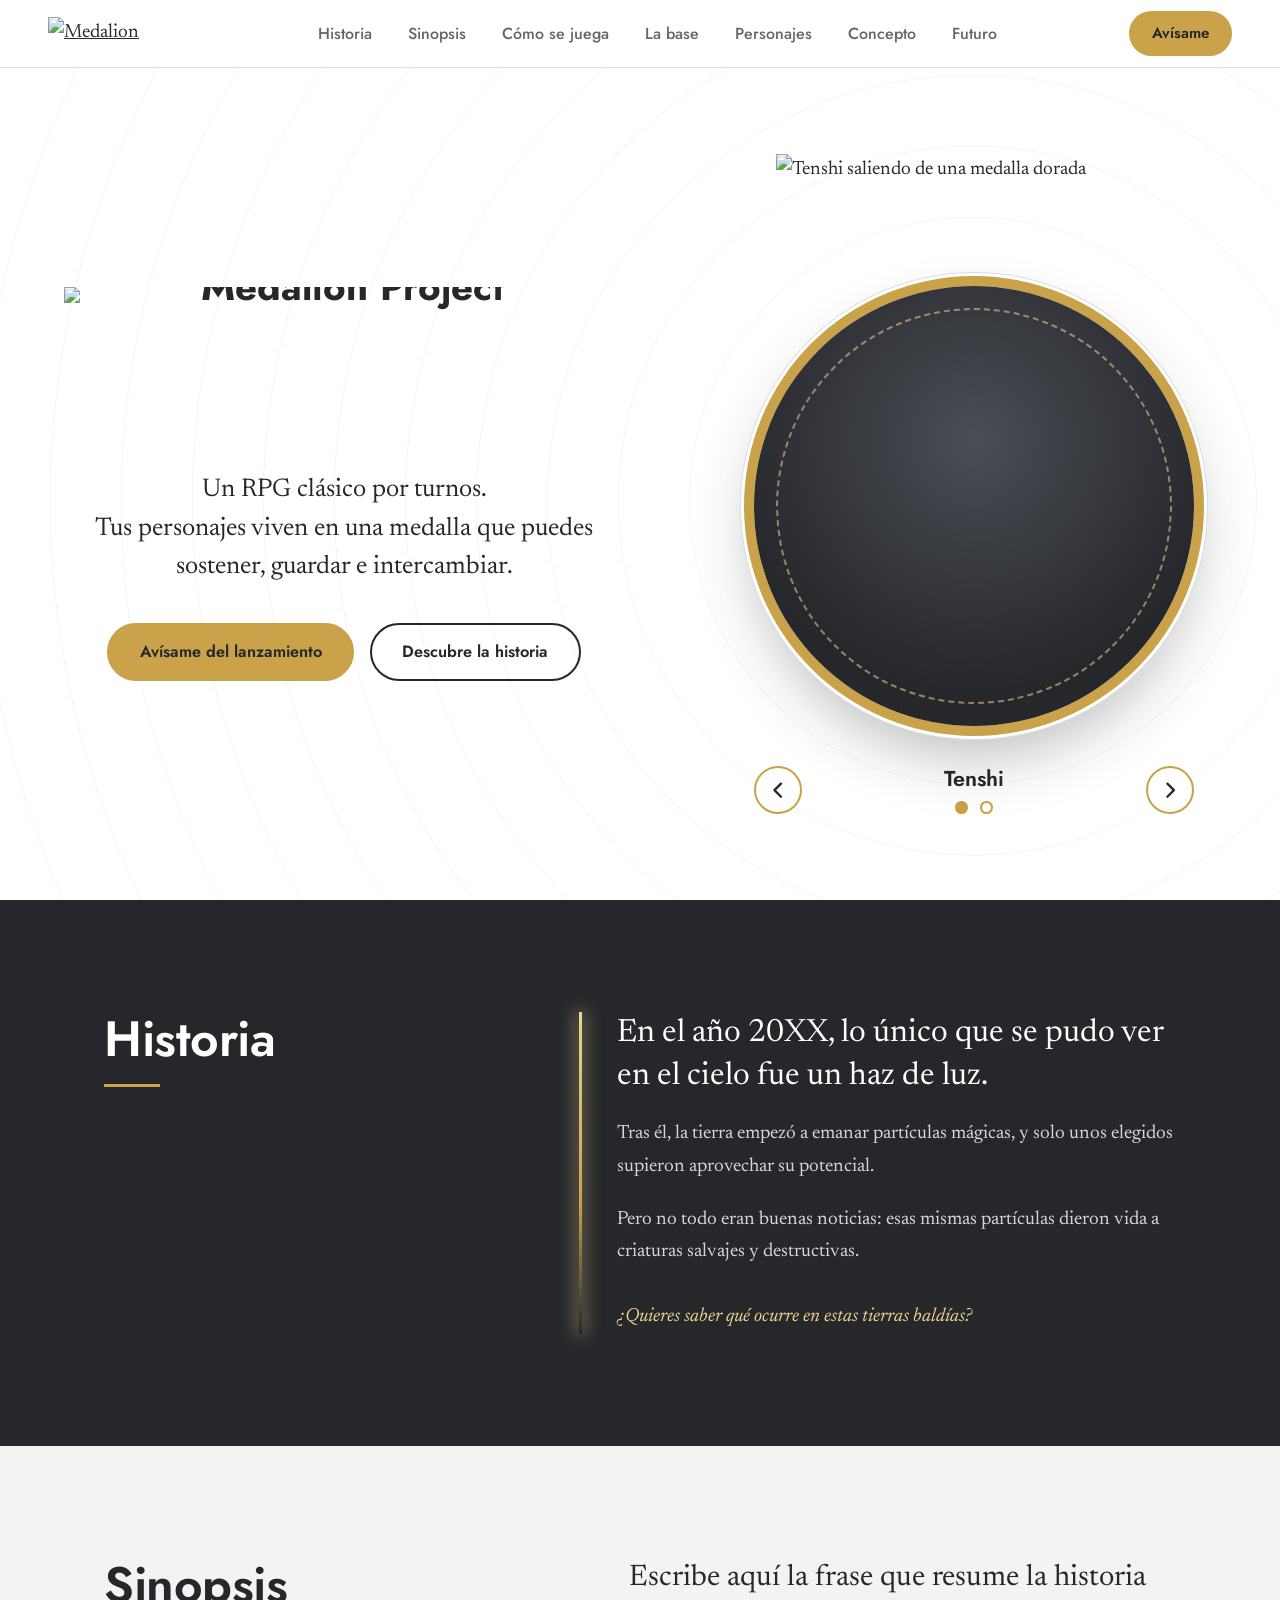
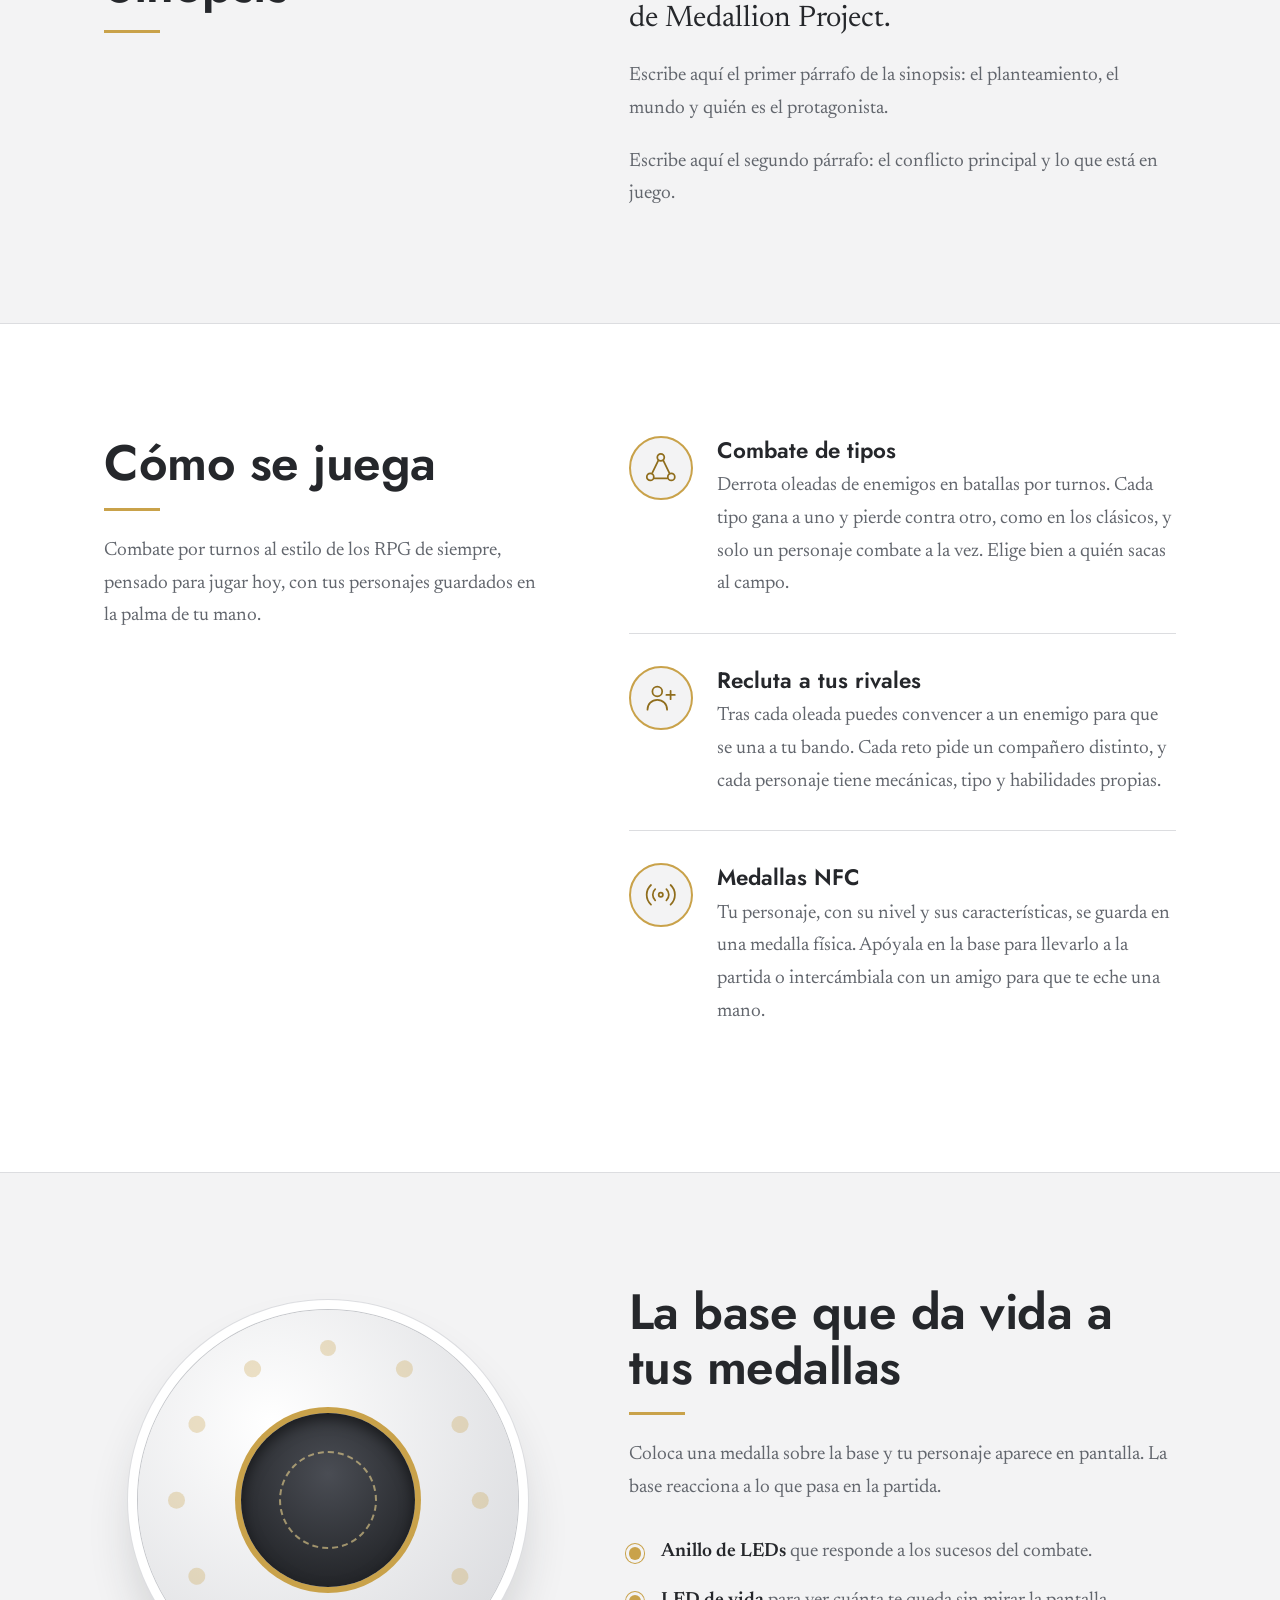
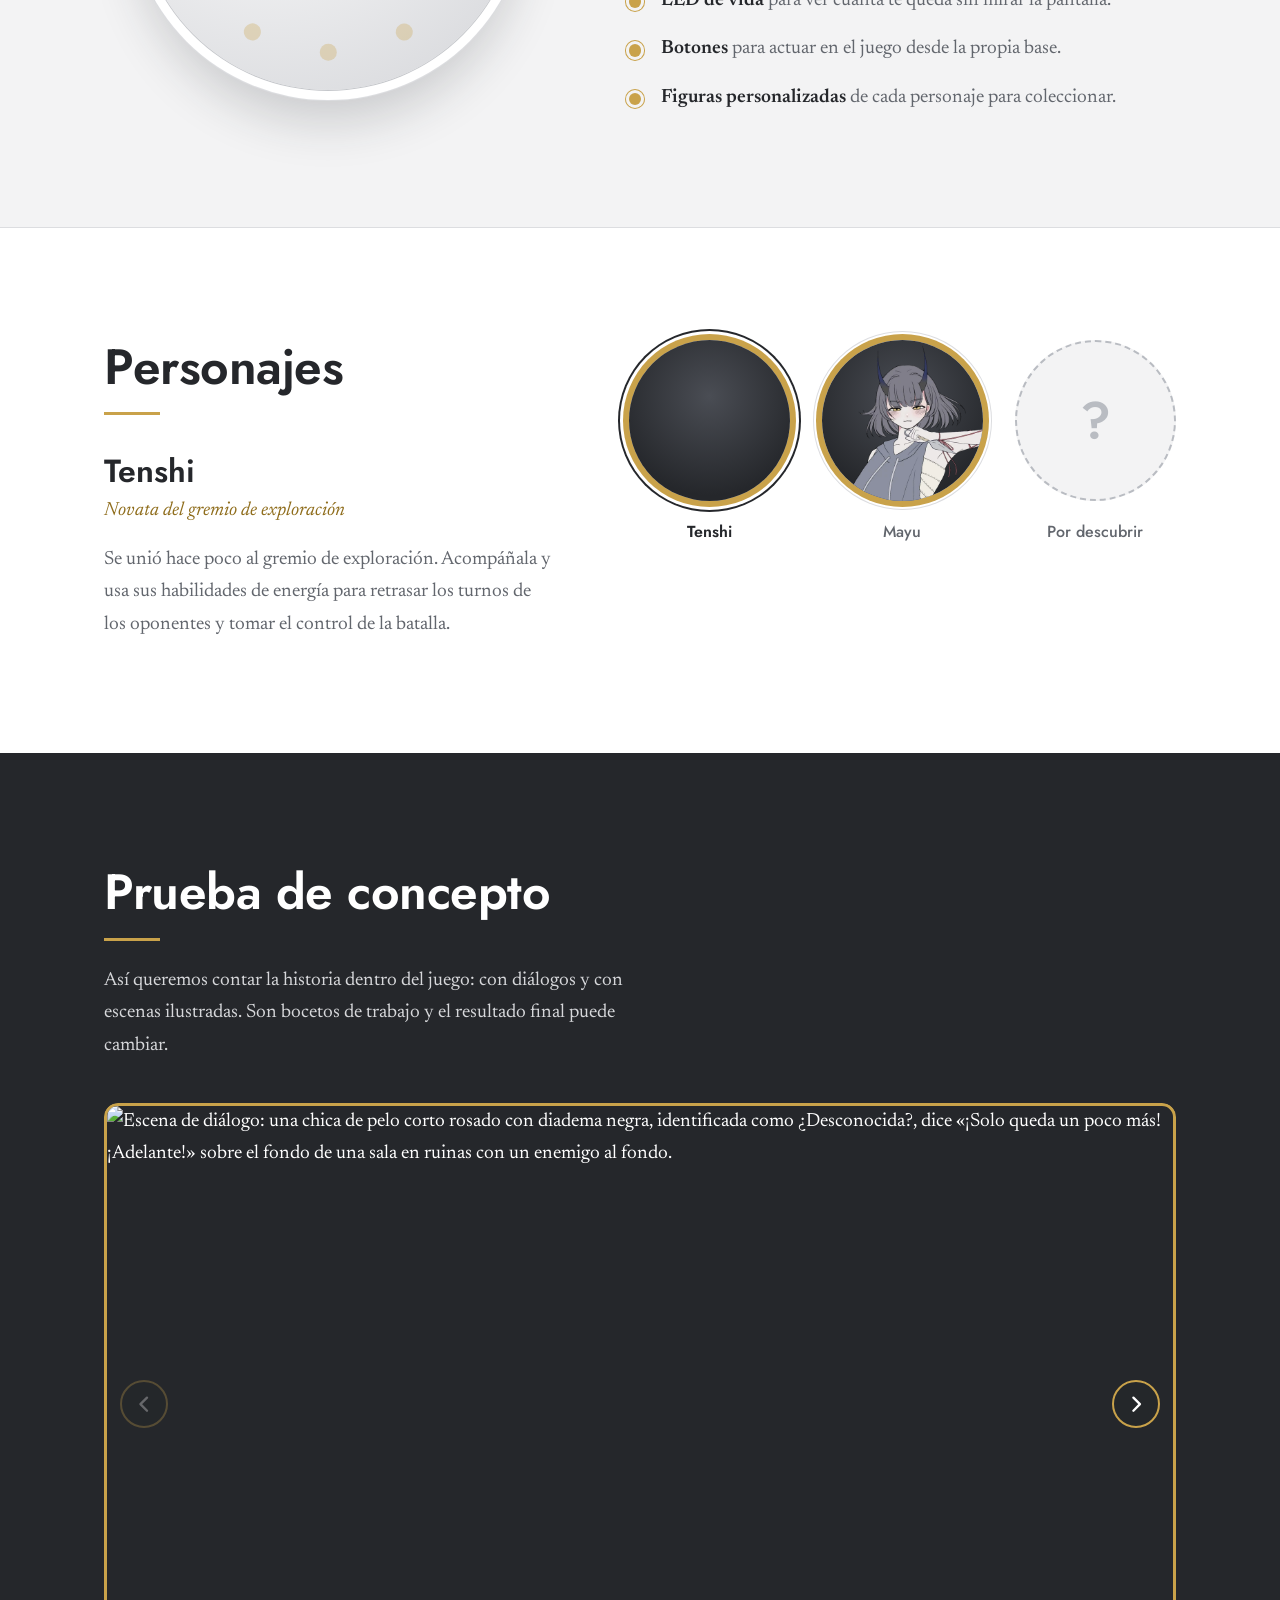
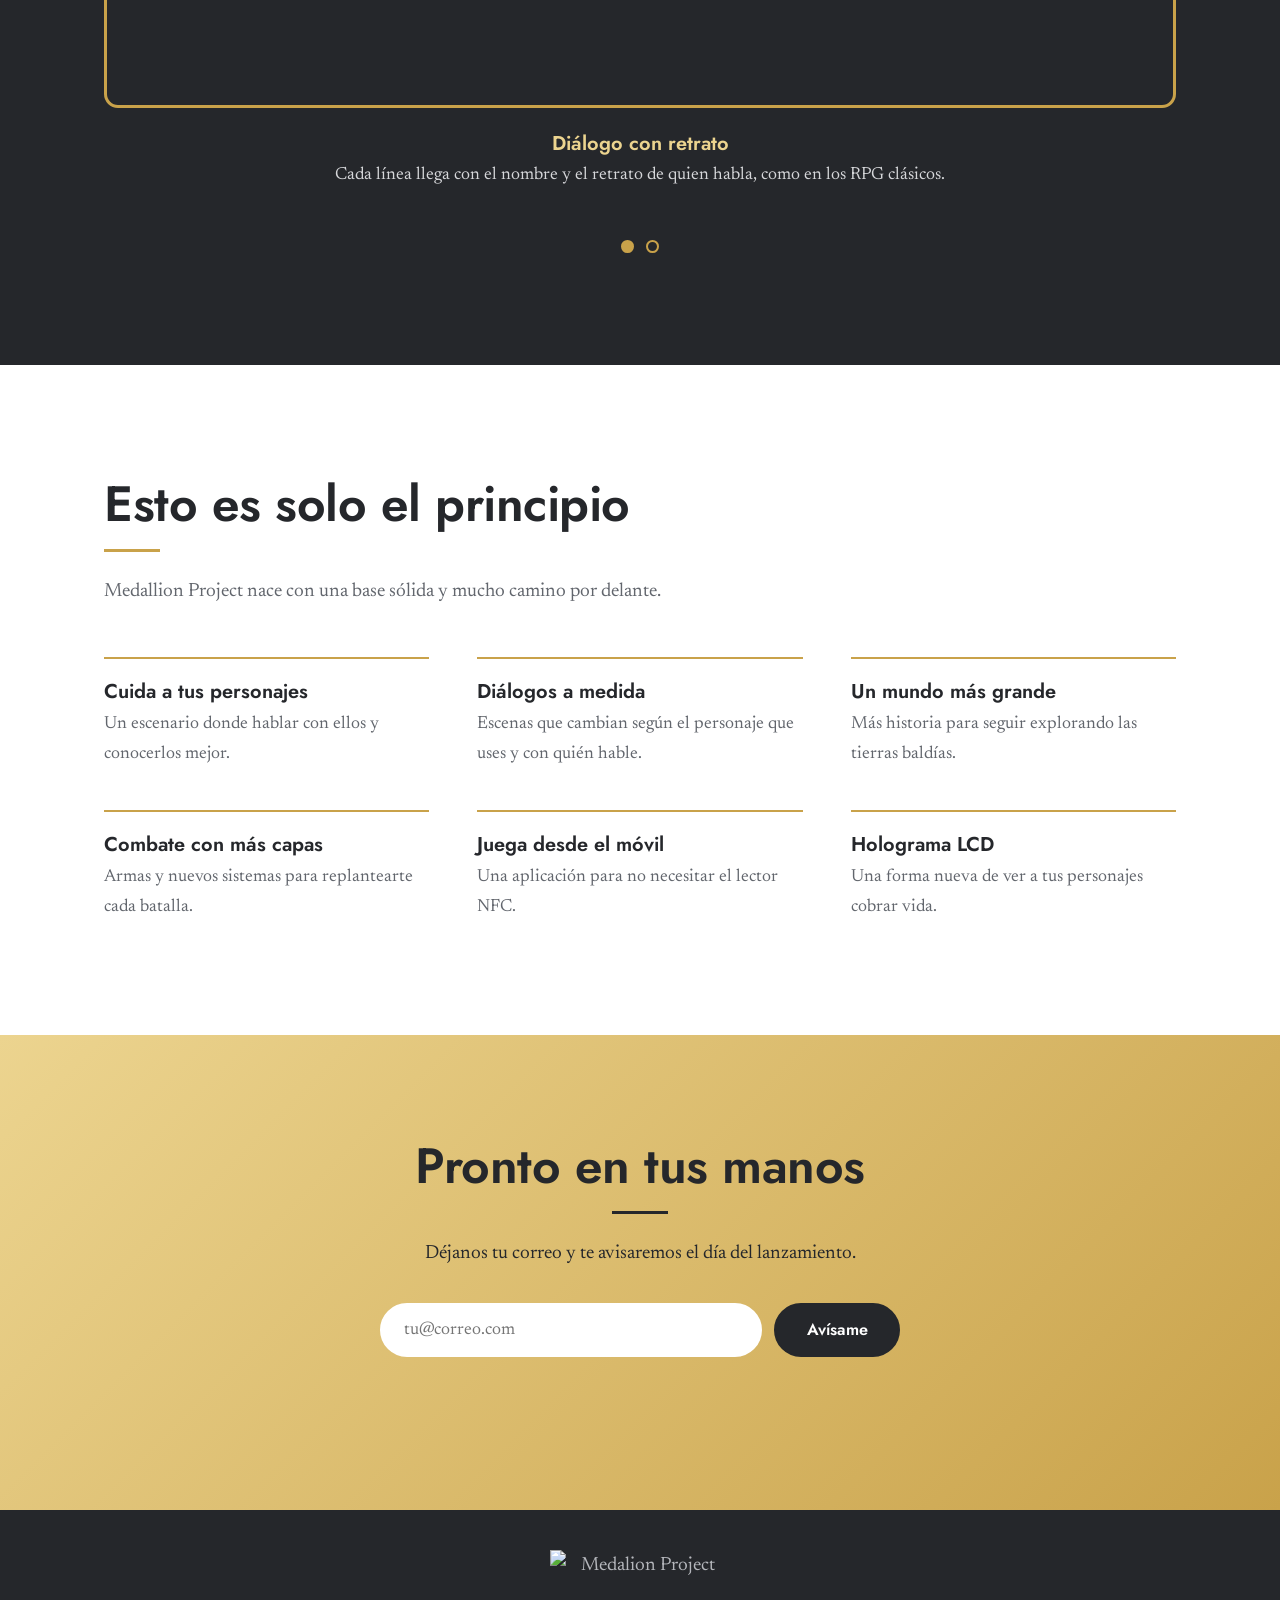
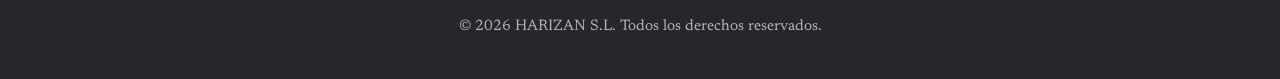
==== web/index.html @ d4cc936e "Add files via upload" ====
<!DOCTYPE html>
<html lang="es">
<head>
    <meta charset="UTF-8">
    <meta name="viewport" content="width=device-width, initial-scale=1.0">
    <meta name="description" content="Medalion Project: un RPG 2D clásico por turnos donde tus personajes viven en medallas físicas NFC. Recluta personajes, intercámbialos y juega con tu base.">
    <title>Medallion Project | RPG por turnos con medallas NFC</title>
    <link rel="preconnect" href="https://fonts.googleapis.com">
    <link rel="preconnect" href="https://fonts.gstatic.com" crossorigin>
    <link href="https://fonts.googleapis.com/css2?family=Jost:wght@400;500;600;700&family=Newsreader:ital,opsz,wght@0,6..72,400;0,6..72,600;1,6..72,400&display=swap" rel="stylesheet">
    <link rel="stylesheet" href="style.css">
</head>
<body>

    <nav class="nav" aria-label="Secciones">
        <a class="nav-brand" href="#inicio" aria-label="Medalion Project, inicio">
            <img src="logo.png" alt="Medalion Project" width="1060" height="259">
        </a>
        <div class="nav-links">
            <a href="#historia">Historia</a>
            <a href="#sinopsis">Sinopsis</a>
            <a href="#juego">Cómo se juega</a>
            <a href="#base">La base</a>
            <a href="#personajes">Personajes</a>
            <a href="#concepto">Concepto</a>
            <a href="#futuro">Futuro</a>
        </div>
        <a class="btn btn-small" href="#lanzamiento">Avísame</a>
    </nav>

    <header class="hero" id="inicio">
        <div class="hero-text">
            <h1>
                <img src="logo.png" alt="Medalion Project" width="1060" height="259">
            </h1>
            <p class="tagline">Un RPG clásico por turnos.<br>Tus personajes viven en una medalla que puedes sostener, guardar e intercambiar.</p>
            <div class="hero-actions">
                <a class="btn" href="#lanzamiento">Avísame del lanzamiento</a>
                <a class="btn btn-ghost" href="#historia">Descubre la historia</a>
            </div>
        </div>

        <div class="hero-visual" id="hero-chars" role="group" aria-roledescription="carrusel" aria-label="Personajes de Medallion Project">
            <div class="medallion">
                <div class="disc"></div>
                <div class="figure is-active" data-name="Tenshi" role="group" aria-roledescription="diapositiva" aria-label="1 de 2: Tenshi">
                    <img src="tenshi.webp" alt="Tenshi saliendo de una medalla dorada" width="758" height="1400">
                </div>
                <div class="figure" data-name="Mayu" role="group" aria-roledescription="diapositiva" aria-label="2 de 2: Mayu" aria-hidden="true" style="--dx: 0%">
                    <img src="mayu.webp" alt="Mayu saliendo de una medalla dorada" width="700" height="1400">
                </div>
            </div>

            <div class="hero-controls">
                <button class="hero-btn hero-prev" type="button" aria-label="Personaje anterior">
                    <svg viewBox="0 0 24 24" fill="none" stroke="currentColor" stroke-width="2.5" stroke-linecap="round" stroke-linejoin="round" aria-hidden="true"><path d="M15 5l-7 7 7 7"/></svg>
                </button>
                <div class="hero-meta">
                    <p class="hero-name" id="hero-name" aria-live="polite">Tenshi</p>
                    <div class="hero-dots" id="hero-dots">
                        <button type="button" aria-label="Ver a Tenshi"></button>
                        <button type="button" aria-label="Ver a Mayu"></button>
                    </div>
                </div>
                <button class="hero-btn hero-next" type="button" aria-label="Personaje siguiente">
                    <svg viewBox="0 0 24 24" fill="none" stroke="currentColor" stroke-width="2.5" stroke-linecap="round" stroke-linejoin="round" aria-hidden="true"><path d="M9 5l7 7-7 7"/></svg>
                </button>
            </div>
        </div>
    </header>

    <main>
        <section id="historia" class="story">
            <div class="wrap story-grid">
                <h2>Historia</h2>
                <div class="story-text">
                    <p class="story-lead">En el año 20XX, lo único que se pudo ver en el cielo fue un haz de luz.</p>
                    <p>Tras él, la tierra empezó a emanar partículas mágicas, y solo unos elegidos supieron aprovechar su potencial.</p>
                    <p>Pero no todo eran buenas noticias: esas mismas partículas dieron vida a criaturas salvajes y destructivas.</p>
                    <p class="question">¿Quieres saber qué ocurre en estas tierras baldías?</p>
                </div>
            </div>
        </section>

        <section id="sinopsis" class="section synopsis">
            <div class="wrap split">
                <div class="split-head">
                    <h2>Sinopsis</h2>
                </div>
                <!-- SINOPSIS: sustituye los textos de abajo. Cada <p> es un párrafo; puedes añadir o quitar los que quieras. -->
                <div class="synopsis-text">
                    <p class="synopsis-lead">Escribe aquí la frase que resume la historia de Medallion Project.</p>
                    <p>Escribe aquí el primer párrafo de la sinopsis: el planteamiento, el mundo y quién es el protagonista.</p>
                    <p>Escribe aquí el segundo párrafo: el conflicto principal y lo que está en juego.</p>
                </div>
            </div>
        </section>

        <section id="juego" class="section">
            <div class="wrap split">
                <div class="split-head">
                    <h2>Cómo se juega</h2>
                    <p class="lead">Combate por turnos al estilo de los RPG de siempre, pensado para jugar hoy, con tus personajes guardados en la palma de tu mano.</p>
                </div>
                <div class="steps">
                    <article class="step">
                        <span class="step-icon" aria-hidden="true">
                            <svg viewBox="0 0 48 48" fill="none" stroke="currentColor" stroke-width="2.5" stroke-linecap="round" stroke-linejoin="round"><circle cx="24" cy="9" r="5"/><circle cx="9" cy="37" r="5"/><circle cx="39" cy="37" r="5"/><path d="M20.5 13.5 12 31M27.5 13.5 36 31M15 39h18"/></svg>
                        </span>
                        <div>
                            <h3>Combate de tipos</h3>
                            <p>Derrota oleadas de enemigos en batallas por turnos. Cada tipo gana a uno y pierde contra otro, como en los clásicos, y solo un personaje combate a la vez. Elige bien a quién sacas al campo.</p>
                        </div>
                    </article>
                    <article class="step">
                        <span class="step-icon" aria-hidden="true">
                            <svg viewBox="0 0 48 48" fill="none" stroke="currentColor" stroke-width="2.5" stroke-linecap="round" stroke-linejoin="round"><circle cx="19" cy="15" r="7"/><path d="M5 41c0-8 6-14 14-14s14 6 14 14M38 14v12M32 20h12"/></svg>
                        </span>
                        <div>
                            <h3>Recluta a tus rivales</h3>
                            <p>Tras cada oleada puedes convencer a un enemigo para que se una a tu bando. Cada reto pide un compañero distinto, y cada personaje tiene mecánicas, tipo y habilidades propias.</p>
                        </div>
                    </article>
                    <article class="step">
                        <span class="step-icon" aria-hidden="true">
                            <svg viewBox="0 0 48 48" fill="none" stroke="currentColor" stroke-width="2.5" stroke-linecap="round" stroke-linejoin="round"><circle cx="24" cy="24" r="3"/><path d="M16 16a11 11 0 0 0 0 16M32 16a11 11 0 0 1 0 16M10 10a19 19 0 0 0 0 28M38 10a19 19 0 0 1 0 28"/></svg>
                        </span>
                        <div>
                            <h3>Medallas NFC</h3>
                            <p>Tu personaje, con su nivel y sus características, se guarda en una medalla física. Apóyala en la base para llevarlo a la partida o intercámbiala con un amigo para que te eche una mano.</p>
                        </div>
                    </article>
                </div>
            </div>
        </section>

        <section id="base" class="base-section">
            <div class="wrap split split-reverse">
                <div class="base" aria-hidden="true" style="--size: min(380px, 78vw)">
                    <div class="base-plate"></div>
                    <span class="led" style="--i:0"></span>
                    <span class="led" style="--i:1"></span>
                    <span class="led" style="--i:2"></span>
                    <span class="led" style="--i:3"></span>
                    <span class="led" style="--i:4"></span>
                    <span class="led" style="--i:5"></span>
                    <span class="led" style="--i:6"></span>
                    <span class="led" style="--i:7"></span>
                    <span class="led" style="--i:8"></span>
                    <span class="led" style="--i:9"></span>
                    <span class="led" style="--i:10"></span>
                    <span class="led" style="--i:11"></span>
                    <div class="base-slot"></div>
                </div>
                <div>
                    <h2>La base que da vida a tus medallas</h2>
                    <p class="lead">Coloca una medalla sobre la base y tu personaje aparece en pantalla. La base reacciona a lo que pasa en la partida.</p>
                    <ul class="features">
                        <li><strong>Anillo de LEDs</strong> que responde a los sucesos del combate.</li>
                        <li><strong>LED de vida</strong> para ver cuánta te queda sin mirar la pantalla.</li>
                        <li><strong>Botones</strong> para actuar en el juego desde la propia base.</li>
                        <li><strong>Figuras personalizadas</strong> de cada personaje para coleccionar.</li>
                    </ul>
                </div>
            </div>
        </section>

        <section id="personajes" class="section">
            <div class="wrap split">
                <div class="split-head">
                    <h2>Personajes</h2>
                    <div class="char-panel" id="char-tenshi" role="tabpanel" aria-labelledby="tab-tenshi">
                        <h3 class="char-name">Tenshi</h3>
                        <p class="role">Novata del gremio de exploración</p>
                        <p class="char-desc">Se unió hace poco al gremio de exploración. Acompáñala y usa sus habilidades de energía para retrasar los turnos de los oponentes y tomar el control de la batalla.</p>
                    </div>
                    <!-- TEXTO PROVISIONAL de Mayu: sustituye el rol y la descripción por los definitivos. -->
                    <div class="char-panel" id="char-mayu" role="tabpanel" aria-labelledby="tab-mayu" hidden>
                        <h3 class="char-name">Mayu</h3>
                        <p class="role">Rol por definir</p>
                        <p class="char-desc">Ágil y de mirada tranquila, lanza sus kunais antes de que el enemigo termine de moverse. Escribe aquí su descripción definitiva.</p>
                    </div>
                </div>
                <div class="medals" id="char-tabs" role="tablist" aria-label="Elige un personaje">
                    <button class="medal" type="button" role="tab" id="tab-tenshi" aria-controls="char-tenshi" aria-selected="true">
                        <span class="medal-disc medal-char medal-tenshi">
                            <img src="tenshi.webp" alt="" width="758" height="1400">
                        </span>
                        <span class="medal-label">Tenshi</span>
                    </button>
                    <button class="medal" type="button" role="tab" id="tab-mayu" aria-controls="char-mayu" aria-selected="false" tabindex="-1">
                        <span class="medal-disc medal-char medal-mayu">
                            <img src="mayu.webp" alt="" width="700" height="1400">
                        </span>
                        <span class="medal-label">Mayu</span>
                    </button>
                    <div class="medal" aria-hidden="true">
                        <div class="medal-disc medal-locked"><span>?</span></div>
                        <span class="medal-label">Por descubrir</span>
                    </div>
                </div>
            </div>
        </section>

        <section id="concepto" class="concept">
            <div class="wrap">
                <h2>Prueba de concepto</h2>
                <p class="lead">Así queremos contar la historia dentro del juego: con diálogos y con escenas ilustradas. Son bocetos de trabajo y el resultado final puede cambiar.</p>

                <div class="carousel" id="carousel" role="region" aria-roledescription="carrusel" aria-label="Escenas de la prueba de concepto">
                    <div class="carousel-track" id="carousel-track" tabindex="0">
                        <figure class="slide" role="group" aria-roledescription="diapositiva" aria-label="1 de 2">
                            <img src="dialogo.webp" alt="Escena de diálogo: una chica de pelo corto rosado con diadema negra, identificada como ¿Desconocida?, dice «¡Solo queda un poco más! ¡Adelante!» sobre el fondo de una sala en ruinas con un enemigo al fondo." width="1280" height="720">
                            <figcaption>
                                <strong>Diálogo con retrato</strong>
                                Cada línea llega con el nombre y el retrato de quien habla, como en los RPG clásicos.
                            </figcaption>
                        </figure>
                        <figure class="slide" role="group" aria-roledescription="diapositiva" aria-label="2 de 2">
                            <img src="dialogo2.webp" alt="Escena de diálogo: Tenshi dice «Desde que me desperté, no recuerdo nada, ni siquiera a mis seres queridos…» sobre una ilustración oscurecida de un aula, como si fuera un recuerdo." width="1280" height="720">
                            <figcaption>
                                <strong>Escena ilustrada</strong>
                                Los momentos importantes se cuentan sobre una ilustración, como este recuerdo de Tenshi.
                            </figcaption>
                        </figure>
                    </div>

                    <div class="carousel-nav">
                        <button class="carousel-btn carousel-prev" type="button" aria-label="Imagen anterior" aria-controls="carousel-track">
                            <svg viewBox="0 0 24 24" fill="none" stroke="currentColor" stroke-width="2.5" stroke-linecap="round" stroke-linejoin="round" aria-hidden="true"><path d="M15 5l-7 7 7 7"/></svg>
                        </button>
                        <button class="carousel-btn carousel-next" type="button" aria-label="Imagen siguiente" aria-controls="carousel-track">
                            <svg viewBox="0 0 24 24" fill="none" stroke="currentColor" stroke-width="2.5" stroke-linecap="round" stroke-linejoin="round" aria-hidden="true"><path d="M9 5l7 7-7 7"/></svg>
                        </button>
                    </div>

                    <div class="carousel-dots" id="carousel-dots">
                        <button type="button" aria-label="Ir a la imagen 1"></button>
                        <button type="button" aria-label="Ir a la imagen 2"></button>
                    </div>
                    <p class="sr-only" id="carousel-status" aria-live="polite">Imagen 1 de 2</p>
                </div>
            </div>
        </section>

        <section id="futuro" class="section future">
            <div class="wrap">
                <h2>Esto es solo el principio</h2>
                <p class="lead">Medallion Project nace con una base sólida y mucho camino por delante.</p>
                <div class="future-grid">
                    <article>
                        <h3>Cuida a tus personajes</h3>
                        <p>Un escenario donde hablar con ellos y conocerlos mejor.</p>
                    </article>
                    <article>
                        <h3>Diálogos a medida</h3>
                        <p>Escenas que cambian según el personaje que uses y con quién hable.</p>
                    </article>
                    <article>
                        <h3>Un mundo más grande</h3>
                        <p>Más historia para seguir explorando las tierras baldías.</p>
                    </article>
                    <article>
                        <h3>Combate con más capas</h3>
                        <p>Armas y nuevos sistemas para replantearte cada batalla.</p>
                    </article>
                    <article>
                        <h3>Juega desde el móvil</h3>
                        <p>Una aplicación para no necesitar el lector NFC.</p>
                    </article>
                    <article>
                        <h3>Holograma LCD</h3>
                        <p>Una forma nueva de ver a tus personajes cobrar vida.</p>
                    </article>
                </div>
            </div>
        </section>

        <section id="lanzamiento" class="launch">
            <div class="wrap launch-inner">
                <h2>Pronto en tus manos</h2>
                <p>Déjanos tu correo y te avisaremos el día del lanzamiento.</p>
                <form class="signup" id="signup">
                    <label class="sr-only" for="email">Correo electrónico</label>
                    <input id="email" name="email" type="email" placeholder="tu@correo.com" autocomplete="email" required>
                    <button class="btn btn-dark" type="submit">Avísame</button>
                </form>
                <p class="signup-msg" id="signup-msg" role="status" aria-live="polite"></p>
            </div>
        </section>
    </main>

    <footer>
        <img src="logo-blanco.png" alt="Medalion Project" width="1060" height="259">
        <p>&copy; 2026 HARIZAN S.L. Todos los derechos reservados.</p>
    </footer>

    <script>
        // Provisional: muestra confirmación. Conecta el formulario a tu servicio de correo cuando lo tengas.
        document.getElementById('signup').addEventListener('submit', function (e) {
            e.preventDefault();
            document.getElementById('signup-msg').textContent = '¡Listo! Te avisaremos cuando salga.';
            this.reset();
        });


        // Carrusel de personajes de la cabecera
        (function () {
            var root = document.getElementById('hero-chars');
            var figs = root.querySelectorAll('.figure');
            var dots = root.querySelectorAll('#hero-dots button');
            var name = document.getElementById('hero-name');
            var total = figs.length;
            var cur = 0;

            function show(i) {
                cur = (i + total) % total;
                figs.forEach(function (f, n) {
                    var on = n === cur;
                    f.classList.toggle('is-active', on);
                    if (on) f.removeAttribute('aria-hidden'); else f.setAttribute('aria-hidden', 'true');
                });
                dots.forEach(function (d, n) {
                    if (n === cur) d.setAttribute('aria-current', 'true'); else d.removeAttribute('aria-current');
                });
                name.textContent = figs[cur].getAttribute('data-name');
            }

            root.querySelector('.hero-prev').addEventListener('click', function () { show(cur - 1); });
            root.querySelector('.hero-next').addEventListener('click', function () { show(cur + 1); });
            dots.forEach(function (d, n) { d.addEventListener('click', function () { show(n); }); });

            // Deslizar con el dedo en pantallas táctiles
            var startX = null;
            var stage = root.querySelector('.medallion');
            stage.addEventListener('touchstart', function (e) { startX = e.touches[0].clientX; }, { passive: true });
            stage.addEventListener('touchend', function (e) {
                if (startX === null) return;
                var dx = e.changedTouches[0].clientX - startX;
                startX = null;
                if (Math.abs(dx) > 40) show(dx < 0 ? cur + 1 : cur - 1);
            });
            show(0);
        })();

        // Selector de personajes de la sección Personajes
        (function () {
            var tabs = Array.prototype.slice.call(document.querySelectorAll('#char-tabs [role="tab"]'));

            function select(tab, focus) {
                tabs.forEach(function (t) {
                    var on = t === tab;
                    t.setAttribute('aria-selected', on ? 'true' : 'false');
                    t.tabIndex = on ? 0 : -1;
                    document.getElementById(t.getAttribute('aria-controls')).hidden = !on;
                });
                if (focus) tab.focus();
            }

            tabs.forEach(function (t, i) {
                t.addEventListener('click', function () { select(t, false); });
                t.addEventListener('keydown', function (e) {
                    var n = null;
                    if (e.key === 'ArrowRight') n = (i + 1) % tabs.length;
                    else if (e.key === 'ArrowLeft') n = (i - 1 + tabs.length) % tabs.length;
                    else if (e.key === 'Home') n = 0;
                    else if (e.key === 'End') n = tabs.length - 1;
                    if (n !== null) { e.preventDefault(); select(tabs[n], true); }
                });
            });
        })();

        // Carrusel de la prueba de concepto
        (function () {
            var root = document.getElementById('carousel');
            var track = document.getElementById('carousel-track');
            var dots = document.querySelectorAll('#carousel-dots button');
            var prev = root.querySelector('.carousel-prev');
            var next = root.querySelector('.carousel-next');
            var status = document.getElementById('carousel-status');
            var total = track.children.length;
            var reduce = window.matchMedia('(prefers-reduced-motion: reduce)').matches;
            root.classList.add('has-js');

            var idx = 0;            // imagen mostrada o de destino
            var navigating = false; // true mientras dura un desplazamiento lanzado por botones/teclado
            var navTimer;

            function current() { return Math.round(track.scrollLeft / track.clientWidth); }

            function go(i) {
                i = Math.max(0, Math.min(total - 1, i));
                idx = i;
                navigating = true;
                clearTimeout(navTimer);
                navTimer = setTimeout(function () { navigating = false; update(); }, 900);
                track.scrollTo({ left: i * track.clientWidth, behavior: reduce ? 'auto' : 'smooth' });
                update();
            }

            function update() {
                var i = navigating ? idx : current();
                idx = i;
                prev.disabled = i === 0;
                next.disabled = i === total - 1;
                for (var d = 0; d < dots.length; d++) {
                    if (d === i) dots[d].setAttribute('aria-current', 'true');
                    else dots[d].removeAttribute('aria-current');
                }
                status.textContent = 'Imagen ' + (i + 1) + ' de ' + total;
            }

            var ticking = false;
            track.addEventListener('scroll', function () {
                if (ticking) return;
                ticking = true;
                requestAnimationFrame(function () { update(); ticking = false; });
            });
            window.addEventListener('resize', function () {
                track.scrollTo({ left: idx * track.clientWidth, behavior: 'auto' });
            });

            prev.addEventListener('click', function () { go(idx - 1); });
            next.addEventListener('click', function () { go(idx + 1); });
            dots.forEach(function (b, i) { b.addEventListener('click', function () { go(i); }); });
            track.addEventListener('keydown', function (e) {
                if (e.key === 'ArrowLeft') { e.preventDefault(); go(idx - 1); }
                if (e.key === 'ArrowRight') { e.preventDefault(); go(idx + 1); }
            });
            update();
        })();
    </script>
</body>
</html>
---- web/style.css ----
:root {
    --white: #ffffff;
    --mist: #f3f3f4;
    --stone: #dcdde0;
    --slate: #62666d;
    --graphite: #25272b;
    --gold: #c9a24a;
    --gold-light: #ecd48f;
    --gold-deep: #8f6d1c;
    --display: "Jost", "Helvetica Neue", Arial, sans-serif;
    --body: "Newsreader", Georgia, serif;
    --nav-h: 4.25rem;
}

*, *::before, *::after { box-sizing: border-box; }

html { scroll-behavior: smooth; }

body {
    margin: 0;
    background: var(--white);
    color: var(--graphite);
    font-family: var(--body);
    font-size: 1.2rem;
    line-height: 1.7;
}

img { max-width: 100%; }

a { color: inherit; }

:focus-visible {
    outline: 3px solid var(--gold);
    outline-offset: 3px;
}

.sr-only {
    position: absolute;
    width: 1px;
    height: 1px;
    overflow: hidden;
    clip: rect(0 0 0 0);
    white-space: nowrap;
}

.wrap {
    max-width: 1120px;
    margin: 0 auto;
    padding: 0 1.5rem;
}

/* ---------- Tipografía ---------- */
h1, h2, h3 { margin: 0; font-family: var(--display); }

h2 {
    font-weight: 600;
    font-size: clamp(2rem, 4.5vw, 3.1rem);
    line-height: 1.1;
    letter-spacing: -0.01em;
}

h2::after {
    content: "";
    display: block;
    width: 3.5rem;
    height: 3px;
    margin-top: 1.1rem;
    background: var(--gold);
}

h3 {
    font-weight: 600;
    font-size: 1.4rem;
    line-height: 1.25;
}

.lead {
    max-width: 52ch;
    margin: 1.5rem 0 0;
    color: var(--slate);
}

/* ---------- Botones ---------- */
.btn {
    display: inline-block;
    padding: 0.85rem 1.9rem;
    font-family: var(--display);
    font-weight: 600;
    font-size: 1.02rem;
    text-decoration: none;
    color: var(--graphite);
    background: var(--gold);
    border: 2px solid var(--gold);
    border-radius: 999px;
    cursor: pointer;
    transition: background-color 0.2s, color 0.2s, border-color 0.2s;
}

.btn:hover {
    background: var(--gold-light);
    border-color: var(--gold-light);
}

.btn-ghost {
    background: transparent;
    border-color: var(--graphite);
}

.btn-ghost:hover {
    background: var(--graphite);
    border-color: var(--graphite);
    color: var(--white);
}

.btn-small { padding: 0.5rem 1.3rem; font-size: 0.95rem; }

.btn-dark {
    color: var(--white);
    background: var(--graphite);
    border-color: var(--graphite);
}

.btn-dark:hover {
    color: var(--graphite);
    background: var(--white);
    border-color: var(--white);
}

/* ---------- Navegación ---------- */
.nav {
    position: sticky;
    top: 0;
    z-index: 10;
    display: flex;
    align-items: center;
    justify-content: space-between;
    gap: 2rem;
    height: var(--nav-h);
    padding: 0 clamp(1rem, 4vw, 3rem);
    background: rgba(255, 255, 255, 0.92);
    border-bottom: 1px solid var(--stone);
    backdrop-filter: blur(8px);
}

.nav-brand img { display: block; height: 2.1rem; width: auto; }

.nav-links { display: flex; gap: clamp(1rem, 3vw, 2.25rem); }

.nav-links a {
    font-family: var(--display);
    font-weight: 500;
    font-size: 1rem;
    text-decoration: none;
    white-space: nowrap;
    color: var(--slate);
}

.nav-links a:hover { color: var(--gold-deep); }

/* ---------- Hero ---------- */
.hero {
    display: grid;
    grid-template-columns: minmax(0, 1.1fr) minmax(0, 0.9fr);
    gap: clamp(2rem, 6vw, 5rem);
    align-items: center;
    max-width: 1280px;
    min-height: calc(100svh - var(--nav-h));
    margin: 0 auto;
    padding: 3rem clamp(1.5rem, 5vw, 4rem);
    background: repeating-radial-gradient(circle at 76% 52%, transparent 0 70px, rgba(37, 39, 43, 0.045) 70px 71px);
}

.hero-text {
    width: min(560px, 100%);
    text-align: center;
}

.hero-text h1 { line-height: 0; }

.hero-text h1 img {
    display: block;
    width: 100%;
    height: auto;
}

.tagline {
    margin: 3rem 0 2.25rem;
    text-wrap: balance;
    font-size: clamp(1.25rem, 2.4vw, 1.6rem);
    line-height: 1.5;
}

.hero-actions { display: flex; flex-wrap: wrap; justify-content: center; gap: 1rem; }

/* Medalla: el personaje sale del disco */
.hero-visual {
    --w: min(440px, 80vw);
    justify-self: center;
    width: var(--w);
    margin-top: calc(var(--w) * 0.3);
}

.medallion {
    position: relative;
    width: var(--w);
    aspect-ratio: 1;
}

.disc {
    position: absolute;
    inset: 0;
    border-radius: 50%;
    background: radial-gradient(circle at 50% 35%, #4a4d54 0%, var(--graphite) 70%);
    box-shadow:
        0 0 0 10px var(--gold),
        0 0 0 13px var(--white),
        0 0 0 14px var(--stone),
        0 30px 60px rgba(37, 39, 43, 0.3);
}

.disc::after {
    content: "";
    position: absolute;
    inset: 5%;
    border-radius: 50%;
    border: 2px dashed rgba(236, 212, 143, 0.55);
}

.figure {
    position: absolute;
    left: 0;
    right: 0;
    bottom: 0;
    height: 130%;
    /* La mitad superior queda libre; la inferior se recorta con el círculo */
    -webkit-mask-image: linear-gradient(#000, #000), radial-gradient(closest-side, #000 calc(100% - 1px), transparent 100%);
    -webkit-mask-size: 100% 61.5%, 100% 76.9%;
    -webkit-mask-position: top, bottom;
    -webkit-mask-repeat: no-repeat;
    -webkit-mask-composite: source-over;
    mask-image: linear-gradient(#000, #000), radial-gradient(closest-side, #000 calc(100% - 1px), transparent 100%);
    mask-size: 100% 61.5%, 100% 76.9%;
    mask-position: top, bottom;
    mask-repeat: no-repeat;
    mask-composite: add;
    opacity: 0;
    transition: opacity 0.45s ease;
}

.figure.is-active { opacity: 1; }

.figure img {
    display: block;
    width: 100%;
    height: 100%;
    object-fit: contain;
    object-position: 50% 100%;
    transform: translateX(var(--dx, 5%)); /* centra el cuerpo del personaje en la medalla */
}

/* Controles del carrusel de personajes */
.hero-controls {
    display: grid;
    grid-template-columns: auto 1fr auto;
    align-items: center;
    gap: 1rem;
    margin-top: 2.5rem;
}

.hero-btn {
    display: grid;
    place-items: center;
    width: 3rem;
    height: 3rem;
    padding: 0;
    color: var(--graphite);
    background: var(--white);
    border: 2px solid var(--gold);
    border-radius: 50%;
    cursor: pointer;
    transition: background-color 0.2s, color 0.2s;
}

.hero-btn svg { width: 1.4rem; height: 1.4rem; }

.hero-btn:hover { background: var(--gold); }

.hero-meta { text-align: center; }

.hero-name {
    margin: 0;
    font-family: var(--display);
    font-weight: 600;
    font-size: 1.35rem;
    line-height: 1.2;
}

.hero-dots {
    display: flex;
    justify-content: center;
    gap: 0.75rem;
    margin-top: 0.6rem;
}

.hero-dots button {
    width: 0.8rem;
    height: 0.8rem;
    padding: 0;
    background: transparent;
    border: 2px solid var(--gold);
    border-radius: 50%;
    cursor: pointer;
}

.hero-dots button[aria-current="true"] { background: var(--gold); }

/* ---------- Historia ---------- */
.story {
    padding: clamp(4rem, 9vw, 7rem) 0;
    background: var(--graphite);
    color: var(--white);
}

.story-grid {
    display: grid;
    grid-template-columns: minmax(0, 0.8fr) minmax(0, 1.2fr);
    gap: clamp(2rem, 6vw, 5rem);
    align-items: start;
}

.story h2 { color: var(--white); }

.story-text {
    position: relative;
    padding-left: clamp(1.25rem, 3vw, 2.5rem);
}

.story-text::before {
    content: "";
    position: absolute;
    left: 0;
    top: 0;
    bottom: 0;
    width: 3px;
    background: linear-gradient(180deg, var(--gold-light), var(--gold) 60%, transparent);
    box-shadow: 0 0 18px 2px rgba(236, 212, 143, 0.6);
}

.story-text p { margin: 0 0 1.25rem; max-width: 56ch; color: #d6d7da; }

.story-text .story-lead {
    font-size: clamp(1.5rem, 3vw, 2rem);
    line-height: 1.35;
    color: var(--white);
}

.story-text .question {
    margin: 2rem 0 0;
    font-style: italic;
    color: var(--gold-light);
}

/* ---------- Secciones y rejillas ---------- */
.section { padding: clamp(4rem, 9vw, 7rem) 0; }

.split {
    display: grid;
    grid-template-columns: minmax(0, 0.9fr) minmax(0, 1.1fr);
    gap: clamp(2rem, 6vw, 5rem);
    align-items: center;
}

.split-head { align-self: start; }

#juego .split, #personajes .split, #sinopsis .split { align-items: start; }

.split-head .lead { margin-top: 1.5rem; }

/* ---------- Sinopsis ---------- */
.synopsis {
    background: var(--mist);
    border-bottom: 1px solid var(--stone);
}

.synopsis-text p {
    margin: 0 0 1.25rem;
    max-width: 58ch;
    color: var(--slate);
}

.synopsis-text p:last-child { margin-bottom: 0; }

.synopsis-text .synopsis-lead {
    font-size: clamp(1.4rem, 2.8vw, 1.85rem);
    line-height: 1.4;
    color: var(--graphite);
}

/* ---------- Cómo se juega ---------- */
.steps { display: grid; }

.step {
    display: grid;
    grid-template-columns: 4rem 1fr;
    gap: 1.5rem;
    padding: 2rem 0;
    border-top: 1px solid var(--stone);
}

.step:first-child { border-top: 0; padding-top: 0; }

.step-icon {
    display: grid;
    place-items: center;
    width: 4rem;
    height: 4rem;
    color: var(--gold-deep);
    background: var(--mist);
    border: 2px solid var(--gold);
    border-radius: 50%;
}

.step-icon svg { width: 2.1rem; height: 2.1rem; }

.step h3 { margin-bottom: 0.4rem; }

.step p { margin: 0; color: var(--slate); max-width: 52ch; }

/* ---------- La base ---------- */
.base-section {
    padding: clamp(4rem, 9vw, 7rem) 0;
    background: var(--mist);
    border-top: 1px solid var(--stone);
    border-bottom: 1px solid var(--stone);
}

.base {
    position: relative;
    justify-self: center;
    width: var(--size);
    aspect-ratio: 1;
}

.base-plate {
    position: absolute;
    inset: 0;
    border-radius: 50%;
    background: radial-gradient(circle at 35% 30%, #ffffff, var(--stone) 80%);
    box-shadow:
        0 0 0 1px #c5c7cb,
        0 0 0 10px var(--white),
        0 0 0 11px var(--stone),
        0 30px 50px rgba(37, 39, 43, 0.2);
}

.base-slot {
    position: absolute;
    inset: 27%;
    border-radius: 50%;
    background: radial-gradient(circle at 50% 35%, #4a4d54, var(--graphite) 75%);
    box-shadow: 0 0 0 6px var(--gold), inset 0 6px 14px rgba(0, 0, 0, 0.5);
}

.base-slot::after {
    content: "";
    position: absolute;
    inset: 22%;
    border-radius: 50%;
    border: 2px dashed rgba(236, 212, 143, 0.6);
}

.led {
    position: absolute;
    top: 50%;
    left: 50%;
    width: 1.05rem;
    height: 1.05rem;
    margin: -0.525rem;
    border-radius: 50%;
    background: var(--gold);
    opacity: 0.3;
    transform: rotate(calc(var(--i) * 30deg)) translateY(calc(var(--size) * -0.4));
    animation: led 3.6s linear infinite;
    animation-delay: calc(var(--i) * 0.3s);
}

@keyframes led {
    0%, 100% { opacity: 0.3; box-shadow: none; }
    10% { opacity: 1; box-shadow: 0 0 14px 3px var(--gold-light); }
    30% { opacity: 0.3; box-shadow: none; }
}

.features {
    margin: 2rem 0 0;
    padding: 0;
    list-style: none;
    display: grid;
    gap: 1rem;
}

.features li {
    position: relative;
    padding-left: 2rem;
    max-width: 52ch;
    color: var(--slate);
}

.features li::before {
    content: "";
    position: absolute;
    left: 0;
    top: 0.55em;
    width: 0.8rem;
    height: 0.8rem;
    border-radius: 50%;
    background: var(--gold);
    box-shadow: 0 0 0 3px var(--mist), 0 0 0 4px var(--gold);
}

.features strong { color: var(--graphite); font-weight: 600; }

/* ---------- Personajes ---------- */
.char-name { margin: 2.25rem 0 0; font-size: 2rem; }

.role {
    margin: 0.25rem 0 1rem;
    font-style: italic;
    color: var(--gold-deep);
}

.char-desc { margin: 0; max-width: 46ch; color: var(--slate); }

.char-panel:not([hidden]) { animation: char-in 0.35s ease; }

@keyframes char-in {
    from { opacity: 0; transform: translateY(6px); }
    to { opacity: 1; transform: none; }
}

.medals {
    display: grid;
    grid-template-columns: repeat(3, minmax(0, 1fr));
    gap: clamp(1rem, 2.5vw, 2rem);
    align-items: end;
}

.medal {
    display: block;
    margin: 0;
    padding: 0;
    font: inherit;
    color: inherit;
    text-align: center;
    background: none;
    border: 0;
}

button.medal { cursor: pointer; }

.medal-label {
    display: block;
    margin-top: 1.1rem;
    font-family: var(--display);
    font-weight: 500;
    font-size: 1rem;
    color: var(--slate);
    transition: color 0.2s;
}

button.medal[aria-selected="true"] .medal-label {
    font-weight: 600;
    color: var(--graphite);
}

.medal-disc {
    position: relative;
    display: block;
    aspect-ratio: 1;
    overflow: hidden;
    border-radius: 50%;
}

.medal-char {
    --mx: 12%;
    --my: -4.5%;
    --ms: 1.7;
    background: radial-gradient(circle at 50% 35%, #4a4d54, var(--graphite) 75%);
    box-shadow: 0 0 0 6px var(--gold), 0 0 0 8px var(--white), 0 0 0 9px var(--stone);
    transition: box-shadow 0.2s, transform 0.2s;
}

button.medal:hover .medal-char { transform: translateY(-3px); }

button.medal[aria-selected="true"] .medal-char {
    box-shadow: 0 0 0 6px var(--gold), 0 0 0 9px var(--white), 0 0 0 11px var(--graphite);
}

.medal-mayu { --mx: -3%; --my: 3%; --ms: 1.5; }

.medal-char img {
    display: block;
    width: 100%;
    height: 100%;
    object-fit: cover;
    object-position: 50% 0;
    transform: translate(var(--mx), var(--my)) scale(var(--ms));
    transform-origin: 50% 0;
}

.medal-locked {
    display: grid;
    place-items: center;
    background: var(--mist);
    border: 2px dashed #b9bcc2;
    font-family: var(--display);
    font-weight: 600;
    font-size: clamp(2rem, 5vw, 3.2rem);
    color: #b9bcc2;
}

/* ---------- Prueba de concepto ---------- */
.concept {
    padding: clamp(4rem, 9vw, 7rem) 0;
    background: var(--graphite);
    color: var(--white);
}

.concept h2 { color: var(--white); }

.concept .lead { color: #d6d7da; }

/* Carrusel */
.carousel {
    position: relative;
    margin-top: 2.5rem;
}

.carousel-track {
    display: flex;
    overflow-x: auto;
    scroll-snap-type: x mandatory;
    scrollbar-width: none;
    border-radius: 14px;
}

.carousel-track::-webkit-scrollbar { display: none; }

.carousel-track:focus-visible { outline-offset: 6px; }

.slide {
    flex: 0 0 100%;
    margin: 0;
    scroll-snap-align: start;
}

.slide img {
    display: block;
    width: 100%;
    height: auto;
    border: 3px solid var(--gold);
    border-radius: 14px;
}

.slide figcaption {
    max-width: 62ch;
    margin: 1.25rem auto 0;
    text-align: center;
    color: #d6d7da;
    font-size: 1.1rem;
    line-height: 1.55;
}

.slide figcaption strong {
    display: block;
    margin-bottom: 0.15rem;
    font-family: var(--display);
    font-weight: 600;
    font-size: 1.25rem;
    color: var(--gold-light);
}

.carousel-nav {
    position: absolute;
    top: 0;
    left: 0;
    right: 0;
    aspect-ratio: 16 / 9;
    pointer-events: none;
}

.carousel-btn {
    display: none;
    position: absolute;
    top: 50%;
    transform: translateY(-50%);
    pointer-events: auto;
    width: 3rem;
    height: 3rem;
    padding: 0;
    place-items: center;
    color: var(--white);
    background: rgba(37, 39, 43, 0.85);
    border: 2px solid var(--gold);
    border-radius: 50%;
    cursor: pointer;
    transition: background-color 0.2s, color 0.2s, opacity 0.2s;
}

.carousel-btn svg { width: 1.4rem; height: 1.4rem; }

.carousel-btn:hover:not(:disabled) { color: var(--graphite); background: var(--gold); }

.carousel-btn:disabled { opacity: 0.3; cursor: default; }

.carousel-prev { left: 1rem; }
.carousel-next { right: 1rem; }

.carousel-dots {
    display: none;
    justify-content: center;
    gap: 0.75rem;
    margin-top: 1.5rem;
}

.carousel-dots button {
    width: 0.8rem;
    height: 0.8rem;
    padding: 0;
    background: transparent;
    border: 2px solid var(--gold);
    border-radius: 50%;
    cursor: pointer;
}

.carousel-dots button[aria-current="true"] { background: var(--gold); }

.carousel.has-js .carousel-btn { display: grid; }
.carousel.has-js .carousel-dots { display: flex; }

/* ---------- Futuro ---------- */

.future .lead { margin-bottom: 3rem; }

.future-grid {
    display: grid;
    grid-template-columns: repeat(3, minmax(0, 1fr));
    gap: 2.5rem clamp(1.5rem, 4vw, 3rem);
}

.future-grid article {
    padding-top: 1.25rem;
    border-top: 2px solid var(--gold);
}

.future-grid h3 { font-size: 1.25rem; margin-bottom: 0.4rem; }

.future-grid p { margin: 0; color: var(--slate); font-size: 1.1rem; }

/* ---------- Lanzamiento ---------- */
.launch {
    padding: clamp(4rem, 9vw, 6.5rem) 0;
    background: linear-gradient(135deg, var(--gold-light), var(--gold));
    text-align: center;
}

.launch h2::after { margin-left: auto; margin-right: auto; background: var(--graphite); }

.launch-inner p { margin: 1.5rem auto 0; max-width: 46ch; }

.signup {
    display: flex;
    flex-wrap: wrap;
    justify-content: center;
    gap: 0.75rem;
    margin: 2rem auto 0;
    max-width: 520px;
}

.signup input {
    flex: 1 1 260px;
    min-width: 0;
    padding: 0.85rem 1.4rem;
    font-family: var(--body);
    font-size: 1.1rem;
    color: var(--graphite);
    background: var(--white);
    border: 2px solid var(--white);
    border-radius: 999px;
}

.signup input:focus-visible { outline-color: var(--graphite); }

.launch .signup-msg { min-height: 1.7em; margin-top: 1rem; font-weight: 600; }

/* ---------- Pie ---------- */
footer {
    padding: 2.5rem 1.5rem;
    text-align: center;
    background: var(--graphite);
    color: #b5b7bc;
}

footer img { display: block; width: 180px; height: auto; margin: 0 auto 1.25rem; }

footer p { margin: 0; font-size: 0.95rem; }

/* ---------- Responsive y accesibilidad ---------- */
@media (max-width: 1040px) {
    .nav-links { display: none; }
}

@media (max-width: 900px) {
    .nav-links { display: none; }
    .nav { justify-content: space-between; }

    .hero { grid-template-columns: 1fr; min-height: 0; padding-top: 2.5rem; padding-bottom: 4rem; }

    .story-grid, .split { grid-template-columns: 1fr; }

    .split-reverse .base { order: 2; }

    .future-grid { grid-template-columns: repeat(2, minmax(0, 1fr)); }
}

@media (max-width: 560px) {
    body { font-size: 1.1rem; }

    .step { grid-template-columns: 3.25rem 1fr; gap: 1rem; }
    .step-icon { width: 3.25rem; height: 3.25rem; }
    .step-icon svg { width: 1.7rem; height: 1.7rem; }

    .future-grid { grid-template-columns: 1fr; }

    .carousel-btn { width: 2.5rem; height: 2.5rem; }
    .carousel-prev { left: 0.5rem; }
    .carousel-next { right: 0.5rem; }

    .btn { width: 100%; text-align: center; }
    .btn-small { width: auto; }
    .signup .btn { width: 100%; }
}

@media (prefers-reduced-motion: reduce) {
    html { scroll-behavior: auto; }
    .led { animation: none; opacity: 0.8; }
    .btn, .carousel-btn, .hero-btn, .figure, .medal-char, .medal-label { transition: none; }
    .char-panel:not([hidden]) { animation: none; }
    button.medal:hover .medal-char { transform: none; }
}
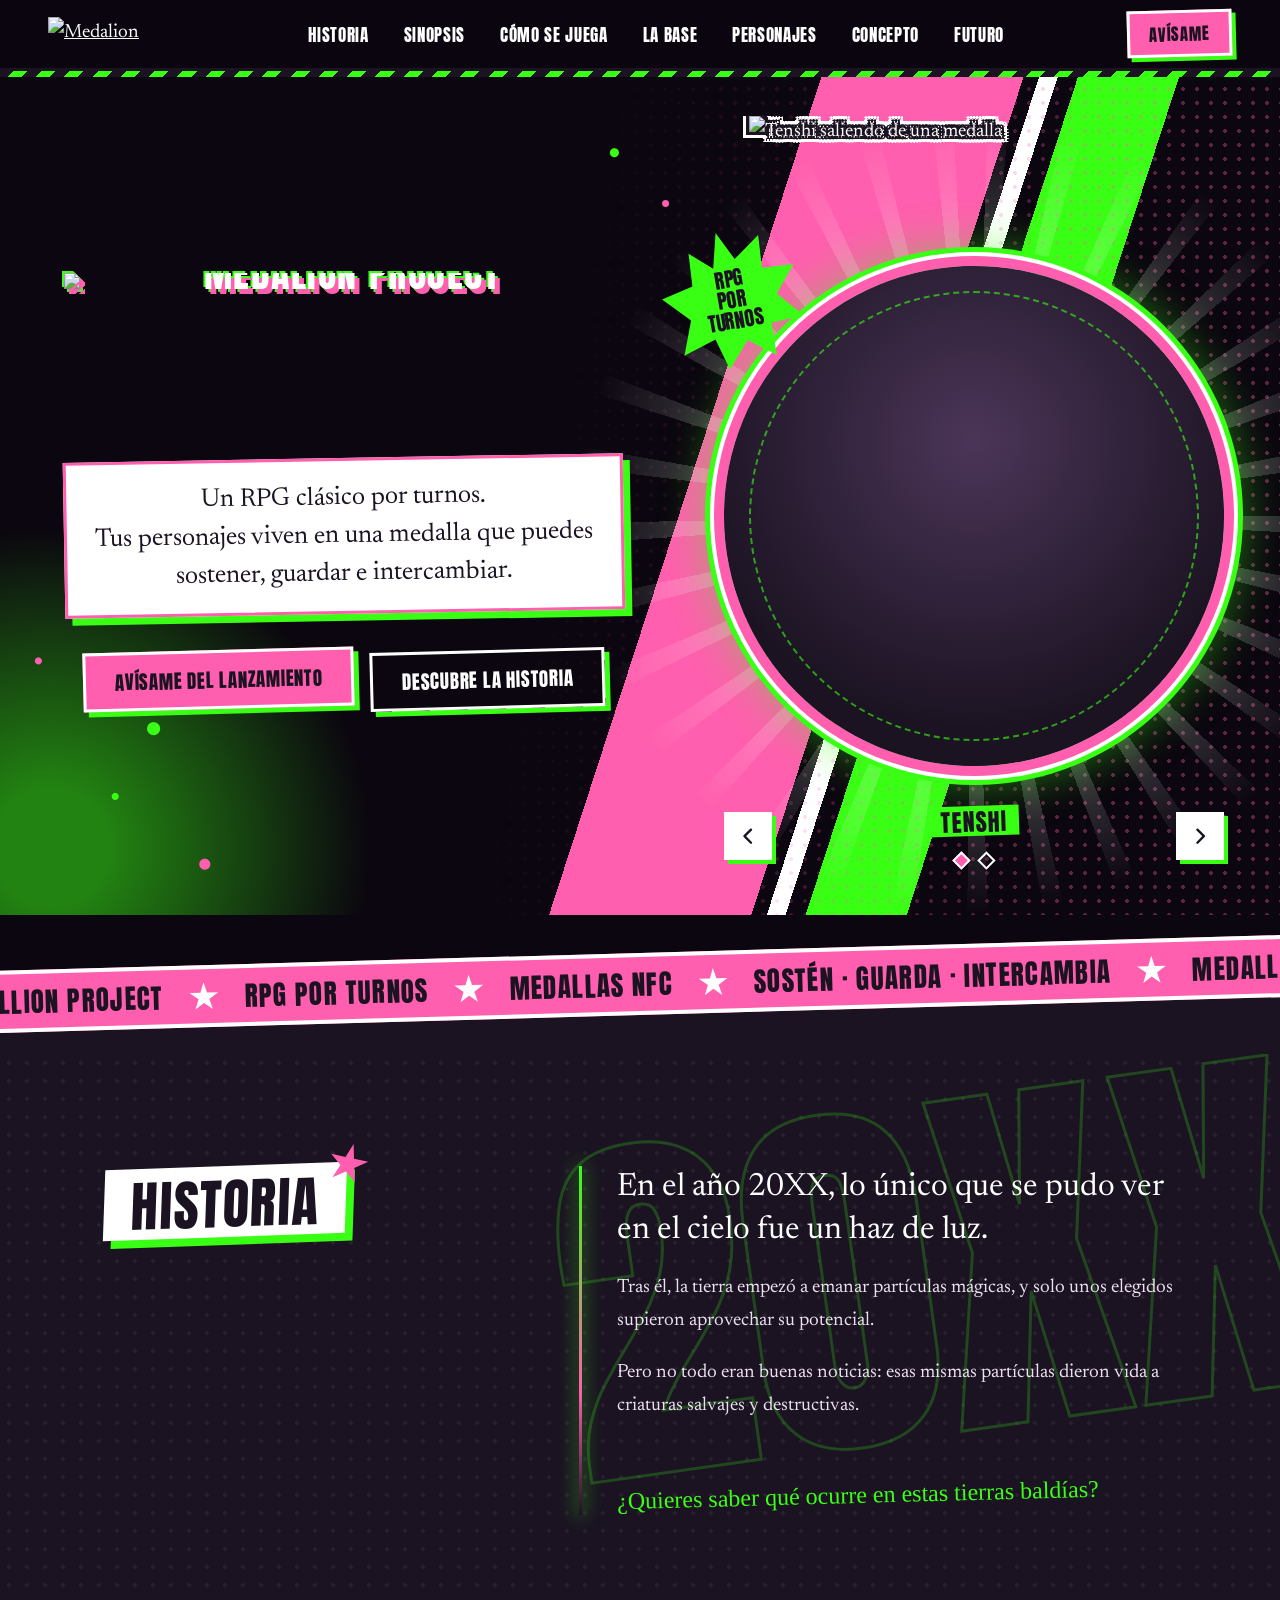
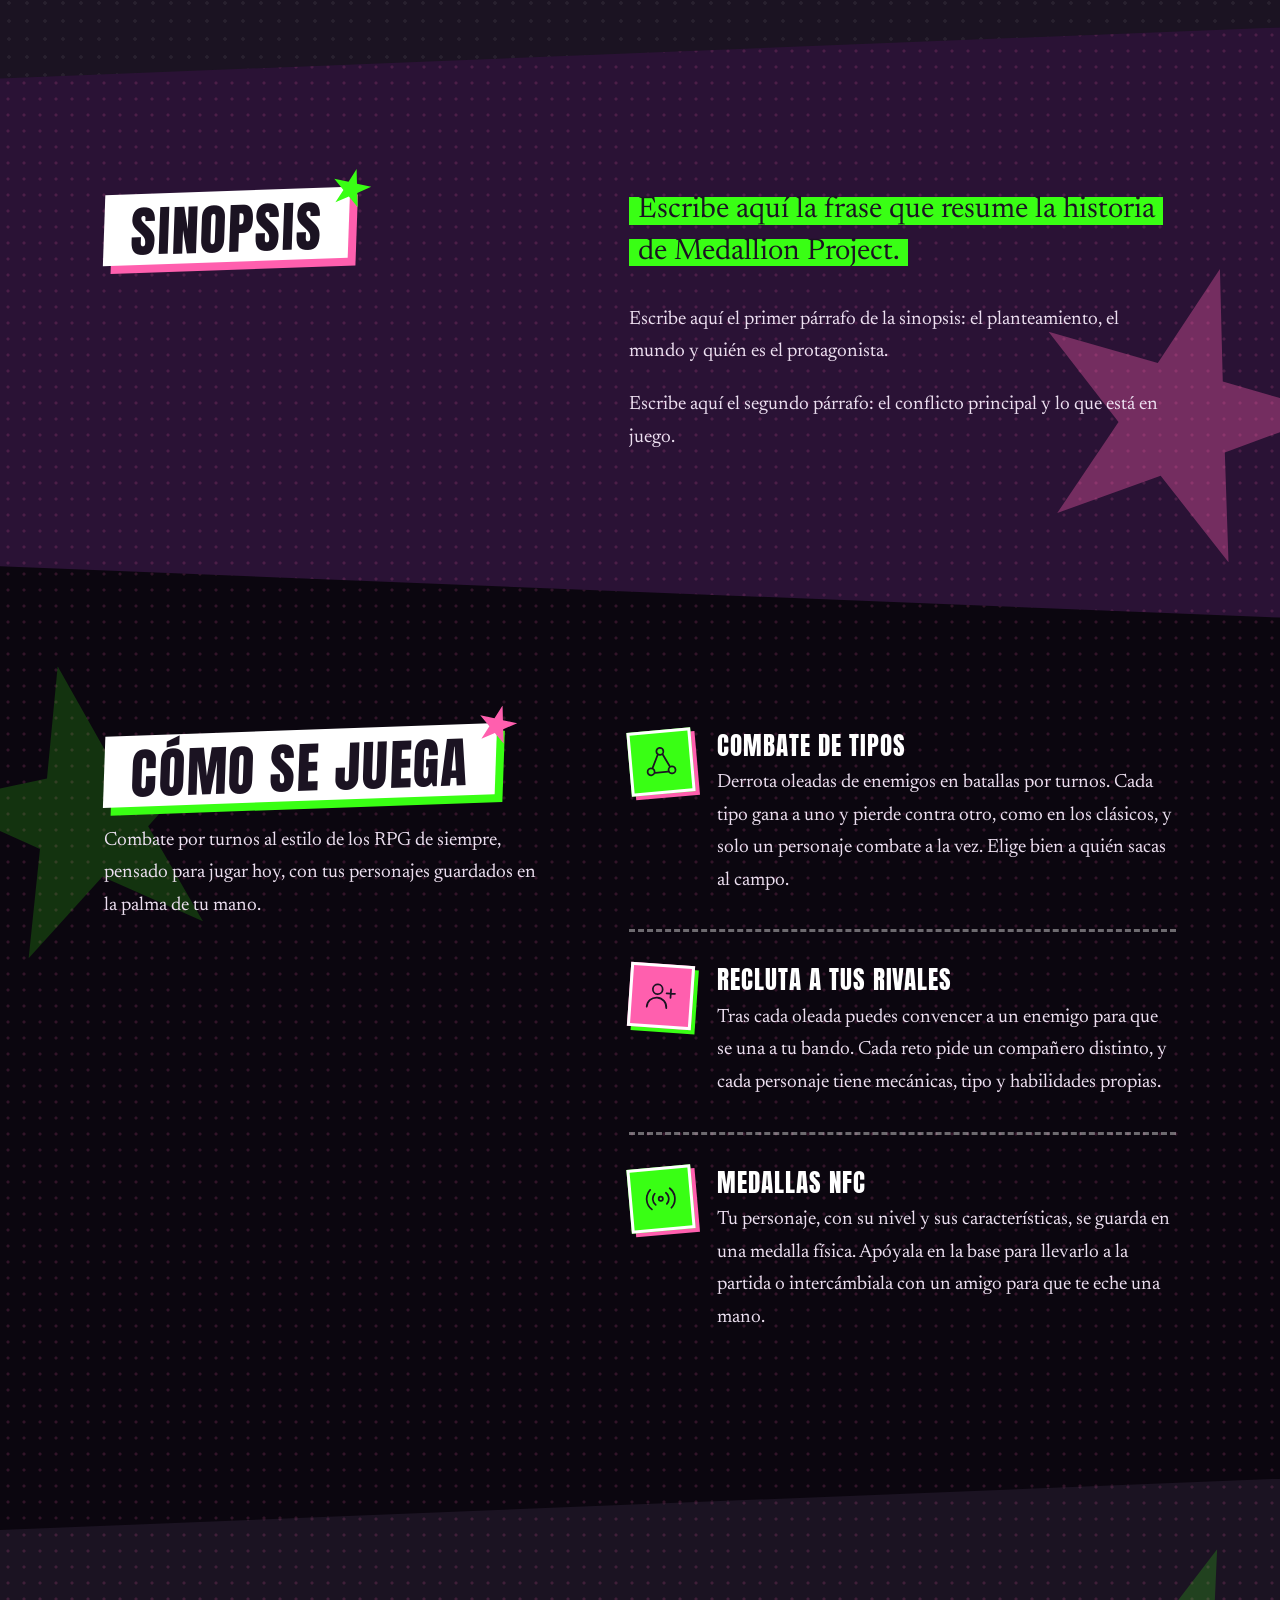
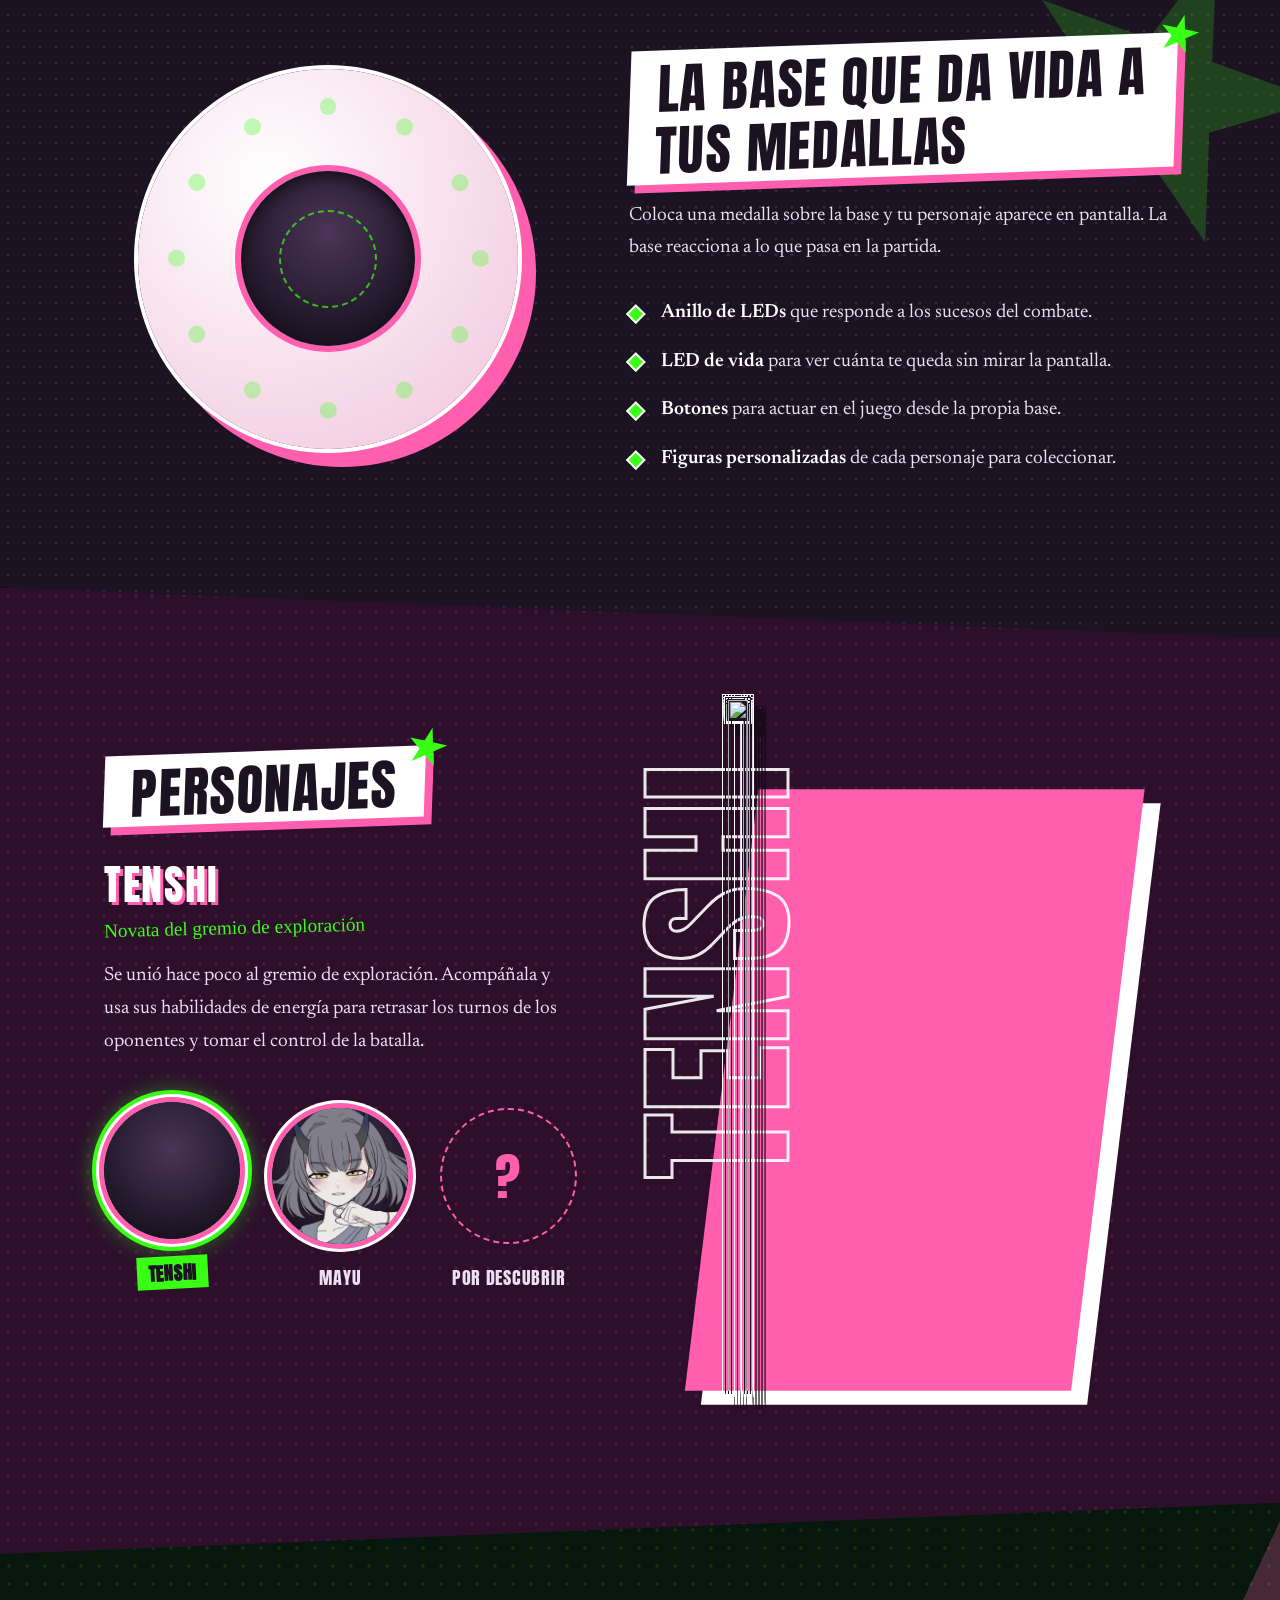
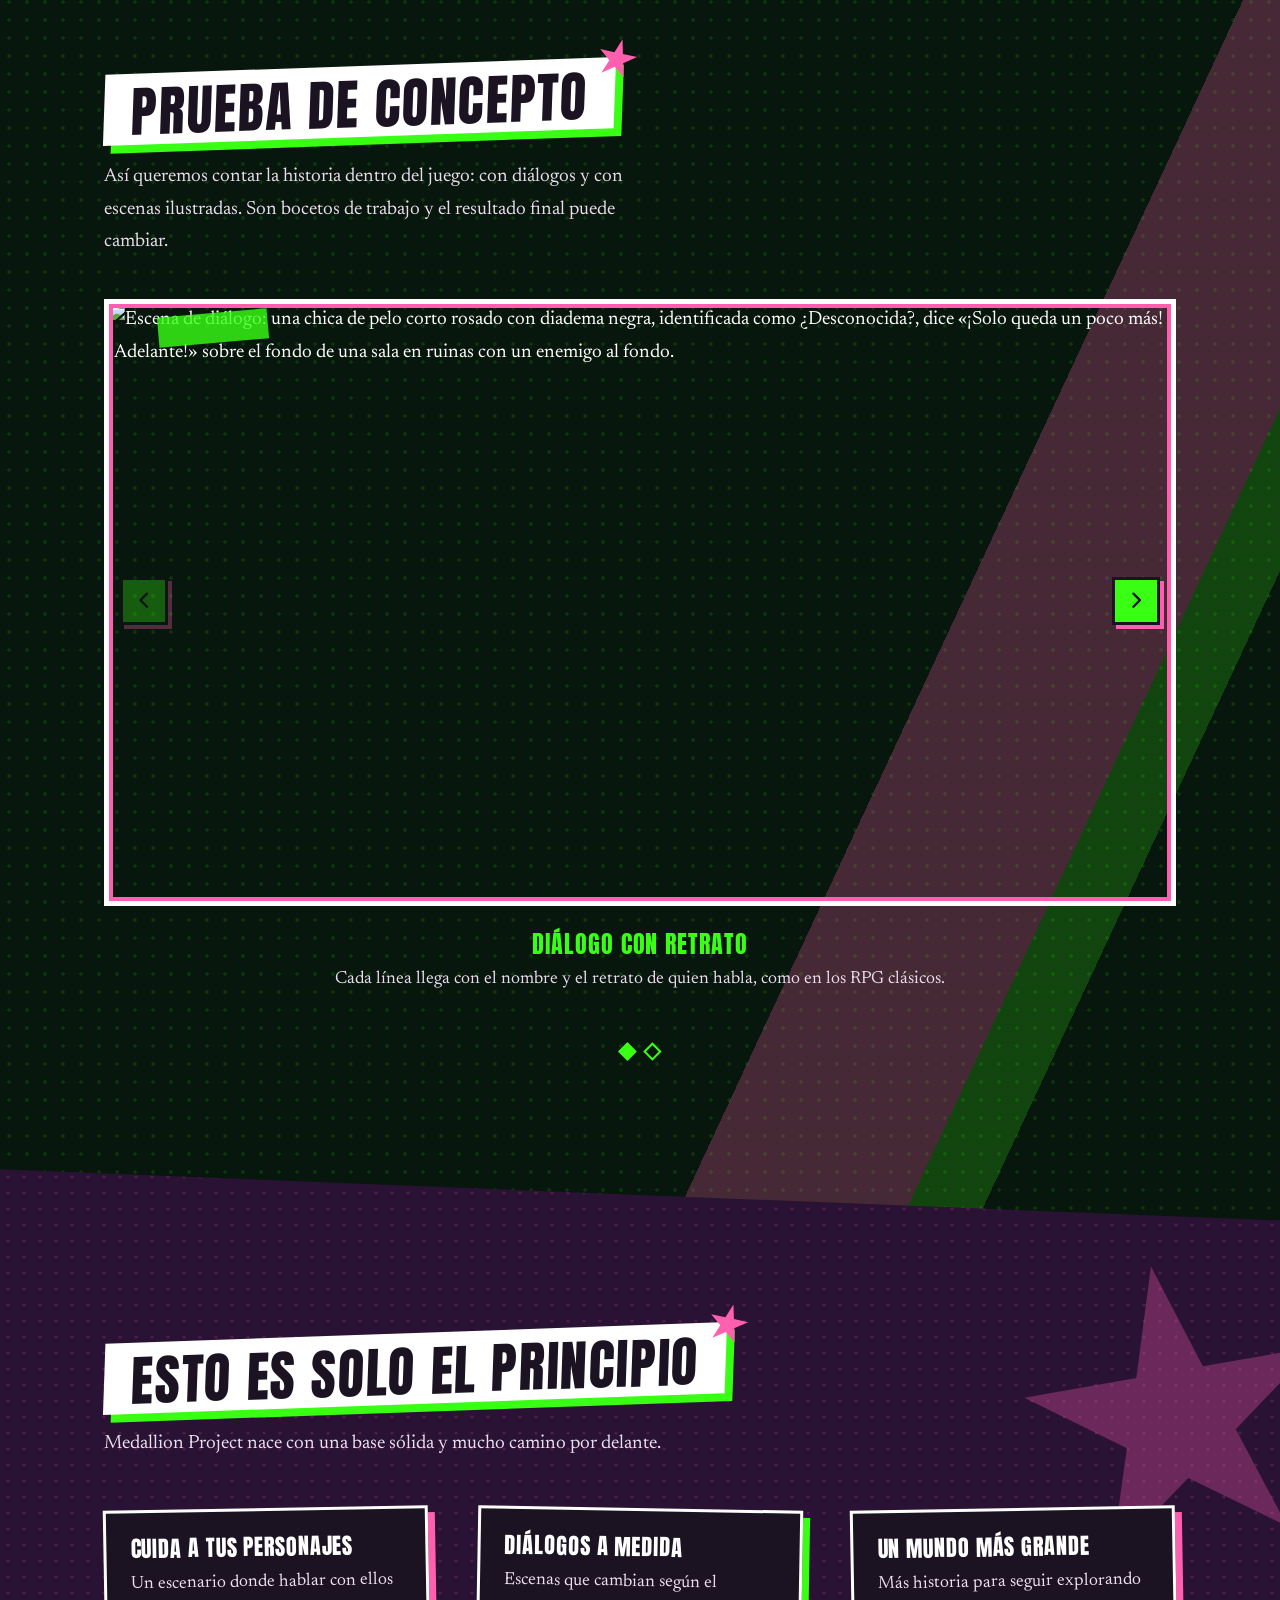
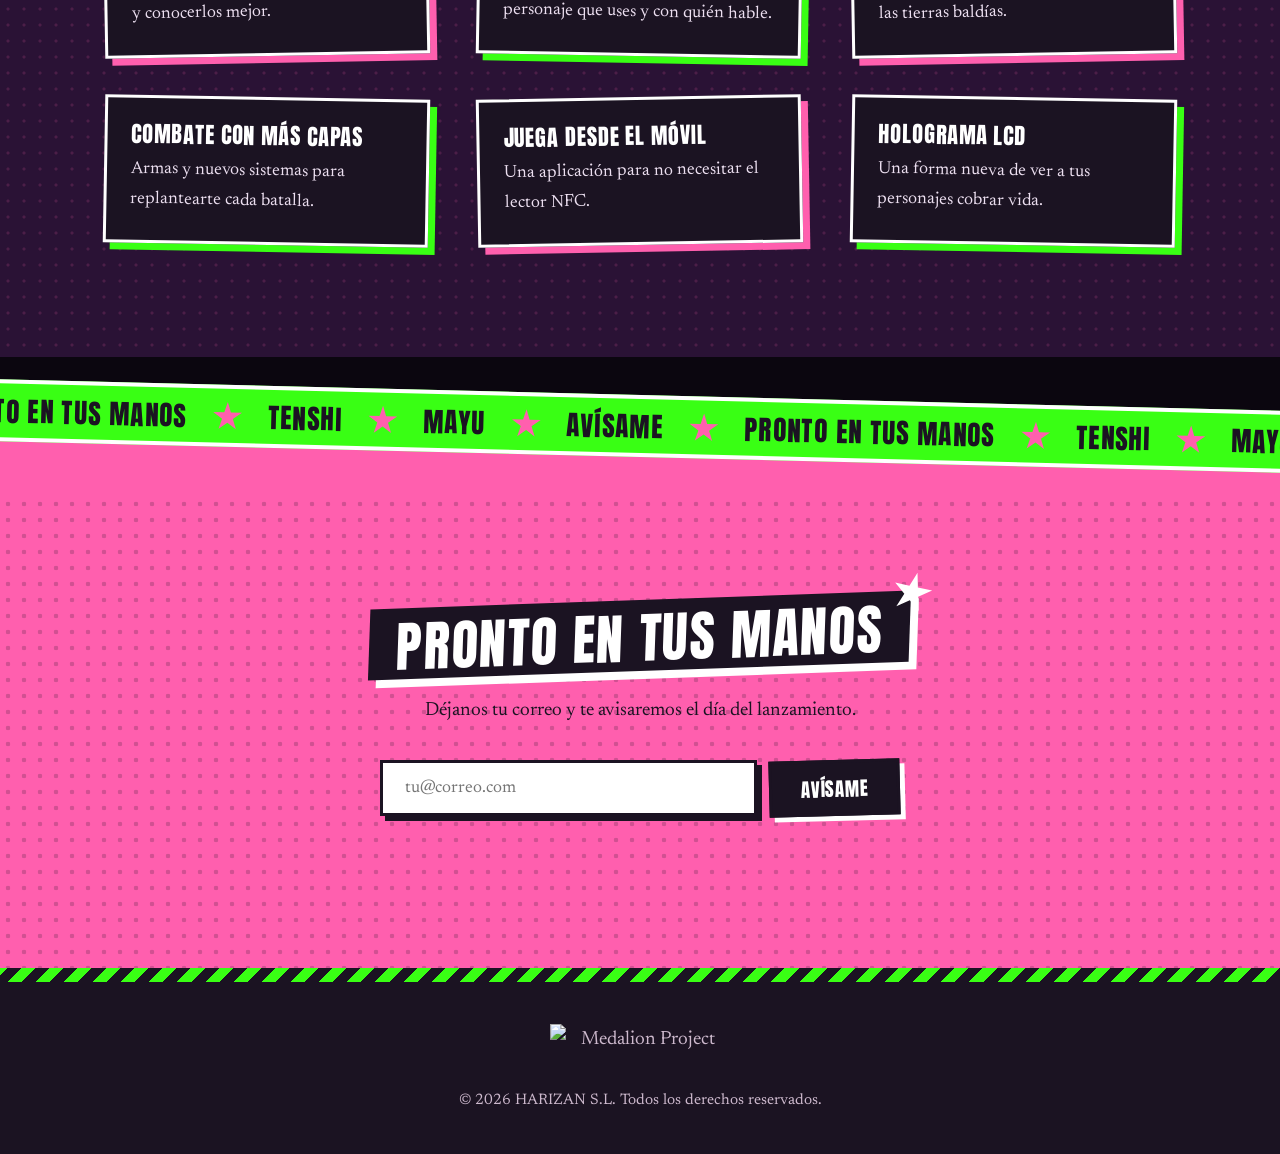
==== commit ec6707a5: "Add files via upload" ====
--- a/web/index.html
+++ b/web/index.html
@@ -7,14 +7,14 @@
     <title>Medallion Project | RPG por turnos con medallas NFC</title>
     <link rel="preconnect" href="https://fonts.googleapis.com">
     <link rel="preconnect" href="https://fonts.gstatic.com" crossorigin>
-    <link href="https://fonts.googleapis.com/css2?family=Jost:wght@400;500;600;700&family=Newsreader:ital,opsz,wght@0,6..72,400;0,6..72,600;1,6..72,400&display=swap" rel="stylesheet">
+    <link href="https://fonts.googleapis.com/css2?family=Anton&family=Permanent+Marker&family=Newsreader:ital,opsz,wght@0,6..72,400;0,6..72,600;1,6..72,400&display=swap" rel="stylesheet">
     <link rel="stylesheet" href="style.css">
 </head>
 <body>
 
     <nav class="nav" aria-label="Secciones">
         <a class="nav-brand" href="#inicio" aria-label="Medalion Project, inicio">
-            <img src="logo.png" alt="Medalion Project" width="1060" height="259">
+            <img src="logo-blanco.png" alt="Medalion Project" width="1060" height="259">
         </a>
         <div class="nav-links">
             <a href="#historia">Historia</a>
@@ -31,7 +31,7 @@
     <header class="hero" id="inicio">
         <div class="hero-text">
             <h1>
-                <img src="logo.png" alt="Medalion Project" width="1060" height="259">
+                <img src="logo-blanco.png" alt="Medalion Project" width="1060" height="259">
             </h1>
             <p class="tagline">Un RPG clásico por turnos.<br>Tus personajes viven en una medalla que puedes sostener, guardar e intercambiar.</p>
             <div class="hero-actions">
@@ -43,11 +43,12 @@
         <div class="hero-visual" id="hero-chars" role="group" aria-roledescription="carrusel" aria-label="Personajes de Medallion Project">
             <div class="medallion">
                 <div class="disc"></div>
+                <div class="burst" aria-hidden="true"><span>RPG<br>por<br>turnos</span></div>
                 <div class="figure is-active" data-name="Tenshi" role="group" aria-roledescription="diapositiva" aria-label="1 de 2: Tenshi">
-                    <img src="tenshi.webp" alt="Tenshi saliendo de una medalla dorada" width="758" height="1400">
+                    <img src="tenshi.webp" alt="Tenshi saliendo de una medalla" width="758" height="1400">
                 </div>
                 <div class="figure" data-name="Mayu" role="group" aria-roledescription="diapositiva" aria-label="2 de 2: Mayu" aria-hidden="true" style="--dx: 0%">
-                    <img src="mayu.webp" alt="Mayu saliendo de una medalla dorada" width="700" height="1400">
+                    <img src="mayu.webp" alt="Mayu saliendo de una medalla" width="700" height="1400">
                 </div>
             </div>
 
@@ -68,6 +69,15 @@
             </div>
         </div>
     </header>
+
+    <div class="ticker-wrap ticker-wrap--start" aria-hidden="true">
+        <div class="ticker">
+            <div class="ticker-track">
+                <div class="ticker-group"><span>Medallion Project</span><span>RPG por turnos</span><span>Medallas NFC</span><span>Sostén · guarda · intercambia</span><span>Medallion Project</span><span>RPG por turnos</span><span>Medallas NFC</span><span>Sostén · guarda · intercambia</span></div>
+                <div class="ticker-group"><span>Medallion Project</span><span>RPG por turnos</span><span>Medallas NFC</span><span>Sostén · guarda · intercambia</span><span>Medallion Project</span><span>RPG por turnos</span><span>Medallas NFC</span><span>Sostén · guarda · intercambia</span></div>
+            </div>
+        </div>
+    </div>
 
     <main>
         <section id="historia" class="story">
@@ -166,7 +176,7 @@
         </section>
 
         <section id="personajes" class="section">
-            <div class="wrap split">
+            <div class="wrap split char-split">
                 <div class="split-head">
                     <h2>Personajes</h2>
                     <div class="char-panel" id="char-tenshi" role="tabpanel" aria-labelledby="tab-tenshi">
@@ -177,10 +187,10 @@
                     <!-- TEXTO PROVISIONAL de Mayu: sustituye el rol y la descripción por los definitivos. -->
                     <div class="char-panel" id="char-mayu" role="tabpanel" aria-labelledby="tab-mayu" hidden>
                         <h3 class="char-name">Mayu</h3>
-                        <p class="role">Rol por definir</p>
-                        <p class="char-desc">Ágil y de mirada tranquila, lanza sus kunais antes de que el enemigo termine de moverse. Escribe aquí su descripción definitiva.</p>
-                    </div>
-                </div>
+                        <p class="role">El demonio del nuevo mundo</p>
+                        <p class="char-desc">Ágil y de naturaleza impulsiva, se unió al gremio para buscar la verdad tras la catástrofe y el origen de la luz</p>
+                    </div>
+
                 <div class="medals" id="char-tabs" role="tablist" aria-label="Elige un personaje">
                     <button class="medal" type="button" role="tab" id="tab-tenshi" aria-controls="char-tenshi" aria-selected="true">
                         <span class="medal-disc medal-char medal-tenshi">
@@ -190,7 +200,7 @@
                     </button>
                     <button class="medal" type="button" role="tab" id="tab-mayu" aria-controls="char-mayu" aria-selected="false" tabindex="-1">
                         <span class="medal-disc medal-char medal-mayu">
-                            <img src="mayu.webp" alt="" width="700" height="1400">
+                            <img src="mayu-cara.webp" alt="" width="560" height="560">
                         </span>
                         <span class="medal-label">Mayu</span>
                     </button>
@@ -198,6 +208,17 @@
                         <div class="medal-disc medal-locked"><span>?</span></div>
                         <span class="medal-label">Por descubrir</span>
                     </div>
+                </div>
+                </div>
+                <div class="char-stage" aria-hidden="true">
+                    <figure class="char-art is-active" data-char="char-tenshi" style="--slab: var(--pink)">
+                        <span class="char-ghost">Tenshi</span>
+                        <img src="tenshi.webp" alt="" width="758" height="1400">
+                    </figure>
+                    <figure class="char-art" data-char="char-mayu" style="--slab: var(--neon)">
+                        <span class="char-ghost">Mayu</span>
+                        <img src="mayu.webp" alt="" width="700" height="1400">
+                    </figure>
                 </div>
             </div>
         </section>
@@ -276,6 +297,15 @@
             </div>
         </section>
 
+        <div class="ticker-wrap ticker-wrap--end ticker--neon" aria-hidden="true">
+        <div class="ticker">
+            <div class="ticker-track">
+                <div class="ticker-group"><span>Pronto en tus manos</span><span>Tenshi</span><span>Mayu</span><span>Avísame</span><span>Pronto en tus manos</span><span>Tenshi</span><span>Mayu</span><span>Avísame</span><span>Pronto en tus manos</span><span>Tenshi</span><span>Mayu</span><span>Avísame</span></div>
+                <div class="ticker-group"><span>Pronto en tus manos</span><span>Tenshi</span><span>Mayu</span><span>Avísame</span><span>Pronto en tus manos</span><span>Tenshi</span><span>Mayu</span><span>Avísame</span><span>Pronto en tus manos</span><span>Tenshi</span><span>Mayu</span><span>Avísame</span></div>
+            </div>
+        </div>
+    </div>
+
         <section id="lanzamiento" class="launch">
             <div class="wrap launch-inner">
                 <h2>Pronto en tus manos</h2>
@@ -354,6 +384,9 @@
                     t.tabIndex = on ? 0 : -1;
                     document.getElementById(t.getAttribute('aria-controls')).hidden = !on;
                 });
+                document.querySelectorAll('.char-art').forEach(function (a) {
+                    a.classList.toggle('is-active', a.getAttribute('data-char') === tab.getAttribute('aria-controls'));
+                });
                 if (focus) tab.focus();
             }
 
--- a/web/style.css
+++ b/web/style.css
@@ -1,13 +1,23 @@
 :root {
     --white: #ffffff;
-    --mist: #f3f3f4;
-    --stone: #dcdde0;
-    --slate: #62666d;
-    --graphite: #25272b;
-    --gold: #c9a24a;
-    --gold-light: #ecd48f;
-    --gold-deep: #8f6d1c;
-    --display: "Jost", "Helvetica Neue", Arial, sans-serif;
+    --mist: #fff1f8;
+    --stone: #f3cfe2;
+    --slate: #6b5a67;
+    --graphite: #1b1322;
+    --pink: #ff5fae;
+    --pink-light: #ffb3da;
+    --pink-deep: #b5126a;
+    /*
+    Si lo cambiamos a azul:
+    --neon: #00c3ff;
+    --neon-glow: rgba(20, 130, 255, 0.45);
+    */
+    --neon: #39ff14;
+    --neon-glow: rgba(57, 255, 20, 0.45);
+    --display: "Anton", Impact, "Arial Narrow Bold", sans-serif;
+    --marker: "Permanent Marker", "Comic Sans MS", cursive;
+    --slant: 4vw;
+    --pad: clamp(4rem, 9vw, 7rem);
     --body: "Newsreader", Georgia, serif;
     --nav-h: 4.25rem;
 }
@@ -30,7 +40,7 @@
 a { color: inherit; }
 
 :focus-visible {
-    outline: 3px solid var(--gold);
+    outline: 3px solid var(--pink);
     outline-offset: 3px;
 }
 
@@ -59,14 +69,6 @@
     letter-spacing: -0.01em;
 }
 
-h2::after {
-    content: "";
-    display: block;
-    width: 3.5rem;
-    height: 3px;
-    margin-top: 1.1rem;
-    background: var(--gold);
-}
 
 h3 {
     font-weight: 600;
@@ -89,16 +91,16 @@
     font-size: 1.02rem;
     text-decoration: none;
     color: var(--graphite);
-    background: var(--gold);
-    border: 2px solid var(--gold);
+    background: var(--pink);
+    border: 2px solid var(--pink);
     border-radius: 999px;
     cursor: pointer;
     transition: background-color 0.2s, color 0.2s, border-color 0.2s;
 }
 
 .btn:hover {
-    background: var(--gold-light);
-    border-color: var(--gold-light);
+    background: var(--neon);
+    border-color: var(--neon);
 }
 
 .btn-ghost {
@@ -155,7 +157,7 @@
     color: var(--slate);
 }
 
-.nav-links a:hover { color: var(--gold-deep); }
+.nav-links a:hover { color: var(--pink-deep); }
 
 /* ---------- Hero ---------- */
 .hero {
@@ -167,7 +169,7 @@
     min-height: calc(100svh - var(--nav-h));
     margin: 0 auto;
     padding: 3rem clamp(1.5rem, 5vw, 4rem);
-    background: repeating-radial-gradient(circle at 76% 52%, transparent 0 70px, rgba(37, 39, 43, 0.045) 70px 71px);
+    background: repeating-radial-gradient(circle at 76% 52%, transparent 0 70px, rgba(255, 95, 174, 0.12) 70px 71px);
 }
 
 .hero-text {
@@ -210,12 +212,13 @@
     position: absolute;
     inset: 0;
     border-radius: 50%;
-    background: radial-gradient(circle at 50% 35%, #4a4d54 0%, var(--graphite) 70%);
+    background: radial-gradient(circle at 50% 35%, #4b3558 0%, var(--graphite) 70%);
     box-shadow:
-        0 0 0 10px var(--gold),
+        0 0 0 10px var(--pink),
         0 0 0 13px var(--white),
-        0 0 0 14px var(--stone),
-        0 30px 60px rgba(37, 39, 43, 0.3);
+        0 0 0 15px var(--neon),
+        0 0 32px 12px var(--neon-glow),
+        0 30px 60px rgba(27, 19, 34, 0.3);
 }
 
 .disc::after {
@@ -223,7 +226,7 @@
     position: absolute;
     inset: 5%;
     border-radius: 50%;
-    border: 2px dashed rgba(236, 212, 143, 0.55);
+    border: 2px dashed rgba(57, 255, 20, 0.6);
 }
 
 .figure {
@@ -275,7 +278,7 @@
     padding: 0;
     color: var(--graphite);
     background: var(--white);
-    border: 2px solid var(--gold);
+    border: 2px solid var(--pink);
     border-radius: 50%;
     cursor: pointer;
     transition: background-color 0.2s, color 0.2s;
@@ -283,7 +286,7 @@
 
 .hero-btn svg { width: 1.4rem; height: 1.4rem; }
 
-.hero-btn:hover { background: var(--gold); }
+.hero-btn:hover { background: var(--neon); border-color: var(--neon); }
 
 .hero-meta { text-align: center; }
 
@@ -307,12 +310,12 @@
     height: 0.8rem;
     padding: 0;
     background: transparent;
-    border: 2px solid var(--gold);
+    border: 2px solid var(--pink);
     border-radius: 50%;
     cursor: pointer;
 }
 
-.hero-dots button[aria-current="true"] { background: var(--gold); }
+.hero-dots button[aria-current="true"] { background: var(--pink); }
 
 /* ---------- Historia ---------- */
 .story {
@@ -342,11 +345,11 @@
     top: 0;
     bottom: 0;
     width: 3px;
-    background: linear-gradient(180deg, var(--gold-light), var(--gold) 60%, transparent);
-    box-shadow: 0 0 18px 2px rgba(236, 212, 143, 0.6);
-}
-
-.story-text p { margin: 0 0 1.25rem; max-width: 56ch; color: #d6d7da; }
+    background: linear-gradient(180deg, var(--neon), var(--pink) 65%, transparent);
+    box-shadow: 0 0 18px 2px var(--neon-glow);
+}
+
+.story-text p { margin: 0 0 1.25rem; max-width: 56ch; color: #eadcec; }
 
 .story-text .story-lead {
     font-size: clamp(1.5rem, 3vw, 2rem);
@@ -357,7 +360,7 @@
 .story-text .question {
     margin: 2rem 0 0;
     font-style: italic;
-    color: var(--gold-light);
+    color: var(--neon);
 }
 
 /* ---------- Secciones y rejillas ---------- */
@@ -414,9 +417,9 @@
     place-items: center;
     width: 4rem;
     height: 4rem;
-    color: var(--gold-deep);
+    color: var(--pink-deep);
     background: var(--mist);
-    border: 2px solid var(--gold);
+    border: 2px solid var(--pink);
     border-radius: 50%;
 }
 
@@ -447,18 +450,18 @@
     border-radius: 50%;
     background: radial-gradient(circle at 35% 30%, #ffffff, var(--stone) 80%);
     box-shadow:
-        0 0 0 1px #c5c7cb,
+        0 0 0 1px #e6bdd3,
         0 0 0 10px var(--white),
         0 0 0 11px var(--stone),
-        0 30px 50px rgba(37, 39, 43, 0.2);
+        0 30px 50px rgba(27, 19, 34, 0.2);
 }
 
 .base-slot {
     position: absolute;
     inset: 27%;
     border-radius: 50%;
-    background: radial-gradient(circle at 50% 35%, #4a4d54, var(--graphite) 75%);
-    box-shadow: 0 0 0 6px var(--gold), inset 0 6px 14px rgba(0, 0, 0, 0.5);
+    background: radial-gradient(circle at 50% 35%, #4b3558, var(--graphite) 75%);
+    box-shadow: 0 0 0 6px var(--pink), inset 0 6px 14px rgba(0, 0, 0, 0.5);
 }
 
 .base-slot::after {
@@ -466,7 +469,7 @@
     position: absolute;
     inset: 22%;
     border-radius: 50%;
-    border: 2px dashed rgba(236, 212, 143, 0.6);
+    border: 2px dashed rgba(57, 255, 20, 0.7);
 }
 
 .led {
@@ -477,7 +480,7 @@
     height: 1.05rem;
     margin: -0.525rem;
     border-radius: 50%;
-    background: var(--gold);
+    background: var(--neon);
     opacity: 0.3;
     transform: rotate(calc(var(--i) * 30deg)) translateY(calc(var(--size) * -0.4));
     animation: led 3.6s linear infinite;
@@ -486,7 +489,7 @@
 
 @keyframes led {
     0%, 100% { opacity: 0.3; box-shadow: none; }
-    10% { opacity: 1; box-shadow: 0 0 14px 3px var(--gold-light); }
+    10% { opacity: 1; box-shadow: 0 0 14px 3px var(--neon); }
     30% { opacity: 0.3; box-shadow: none; }
 }
 
@@ -513,8 +516,8 @@
     width: 0.8rem;
     height: 0.8rem;
     border-radius: 50%;
-    background: var(--gold);
-    box-shadow: 0 0 0 3px var(--mist), 0 0 0 4px var(--gold);
+    background: var(--pink);
+    box-shadow: 0 0 0 3px var(--mist), 0 0 0 4px var(--pink);
 }
 
 .features strong { color: var(--graphite); font-weight: 600; }
@@ -525,7 +528,7 @@
 .role {
     margin: 0.25rem 0 1rem;
     font-style: italic;
-    color: var(--gold-deep);
+    color: var(--pink-deep);
 }
 
 .char-desc { margin: 0; max-width: 46ch; color: var(--slate); }
@@ -581,21 +584,21 @@
 }
 
 .medal-char {
-    --mx: 12%;
-    --my: -4.5%;
-    --ms: 1.7;
-    background: radial-gradient(circle at 50% 35%, #4a4d54, var(--graphite) 75%);
-    box-shadow: 0 0 0 6px var(--gold), 0 0 0 8px var(--white), 0 0 0 9px var(--stone);
+    --mx: 13%;
+    --my: -10%;
+    --ms: 2;
+    background: radial-gradient(circle at 50% 35%, #4b3558, var(--graphite) 75%);
+    box-shadow: 0 0 0 6px var(--pink), 0 0 0 8px var(--white), 0 0 0 9px var(--stone);
     transition: box-shadow 0.2s, transform 0.2s;
 }
 
 button.medal:hover .medal-char { transform: translateY(-3px); }
 
 button.medal[aria-selected="true"] .medal-char {
-    box-shadow: 0 0 0 6px var(--gold), 0 0 0 9px var(--white), 0 0 0 11px var(--graphite);
-}
-
-.medal-mayu { --mx: -3%; --my: 3%; --ms: 1.5; }
+    box-shadow: 0 0 0 6px var(--pink), 0 0 0 9px var(--white), 0 0 0 11px var(--neon), 0 0 18px 9px var(--neon-glow);
+}
+
+.medal-mayu { --mx: -3.5%; --my: 3%; --ms: 1.8; }
 
 .medal-char img {
     display: block;
@@ -611,11 +614,11 @@
     display: grid;
     place-items: center;
     background: var(--mist);
-    border: 2px dashed #b9bcc2;
+    border: 2px dashed #e0a9c6;
     font-family: var(--display);
     font-weight: 600;
     font-size: clamp(2rem, 5vw, 3.2rem);
-    color: #b9bcc2;
+    color: #e0a9c6;
 }
 
 /* ---------- Prueba de concepto ---------- */
@@ -627,7 +630,7 @@
 
 .concept h2 { color: var(--white); }
 
-.concept .lead { color: #d6d7da; }
+.concept .lead { color: #eadcec; }
 
 /* Carrusel */
 .carousel {
@@ -657,15 +660,16 @@
     display: block;
     width: 100%;
     height: auto;
-    border: 3px solid var(--gold);
+    border: 3px solid var(--neon);
     border-radius: 14px;
+    box-shadow: 0 0 28px var(--neon-glow);
 }
 
 .slide figcaption {
     max-width: 62ch;
     margin: 1.25rem auto 0;
     text-align: center;
-    color: #d6d7da;
+    color: #eadcec;
     font-size: 1.1rem;
     line-height: 1.55;
 }
@@ -676,7 +680,7 @@
     font-family: var(--display);
     font-weight: 600;
     font-size: 1.25rem;
-    color: var(--gold-light);
+    color: var(--pink-light);
 }
 
 .carousel-nav {
@@ -699,8 +703,8 @@
     padding: 0;
     place-items: center;
     color: var(--white);
-    background: rgba(37, 39, 43, 0.85);
-    border: 2px solid var(--gold);
+    background: rgba(27, 19, 34, 0.85);
+    border: 2px solid var(--neon);
     border-radius: 50%;
     cursor: pointer;
     transition: background-color 0.2s, color 0.2s, opacity 0.2s;
@@ -708,7 +712,7 @@
 
 .carousel-btn svg { width: 1.4rem; height: 1.4rem; }
 
-.carousel-btn:hover:not(:disabled) { color: var(--graphite); background: var(--gold); }
+.carousel-btn:hover:not(:disabled) { color: var(--graphite); background: var(--neon); }
 
 .carousel-btn:disabled { opacity: 0.3; cursor: default; }
 
@@ -727,12 +731,12 @@
     height: 0.8rem;
     padding: 0;
     background: transparent;
-    border: 2px solid var(--gold);
+    border: 2px solid var(--neon);
     border-radius: 50%;
     cursor: pointer;
 }
 
-.carousel-dots button[aria-current="true"] { background: var(--gold); }
+.carousel-dots button[aria-current="true"] { background: var(--neon); }
 
 .carousel.has-js .carousel-btn { display: grid; }
 .carousel.has-js .carousel-dots { display: flex; }
@@ -749,7 +753,7 @@
 
 .future-grid article {
     padding-top: 1.25rem;
-    border-top: 2px solid var(--gold);
+    border-top: 2px solid var(--pink);
 }
 
 .future-grid h3 { font-size: 1.25rem; margin-bottom: 0.4rem; }
@@ -759,11 +763,10 @@
 /* ---------- Lanzamiento ---------- */
 .launch {
     padding: clamp(4rem, 9vw, 6.5rem) 0;
-    background: linear-gradient(135deg, var(--gold-light), var(--gold));
+    background: linear-gradient(135deg, var(--pink-light), var(--pink));
     text-align: center;
 }
 
-.launch h2::after { margin-left: auto; margin-right: auto; background: var(--graphite); }
 
 .launch-inner p { margin: 1.5rem auto 0; max-width: 46ch; }
 
@@ -797,15 +800,796 @@
     padding: 2.5rem 1.5rem;
     text-align: center;
     background: var(--graphite);
-    color: #b5b7bc;
+    color: #cdb9cd;
 }
 
 footer img { display: block; width: 180px; height: auto; margin: 0 auto 1.25rem; }
 
 footer p { margin: 0; font-size: 0.95rem; }
 
+/* =====================================================================
+   CAPA PUNK / GRAFFITERA (rosa + verde neón)
+   Va después de los estilos base y antes del bloque responsive.
+   ===================================================================== */
+:root {
+    --star: polygon(50% 0%, 61% 35%, 98% 35%, 68% 57%, 79% 91%, 50% 70%, 21% 91%, 32% 57%, 2% 35%, 39% 35%);
+    --hazard: repeating-linear-gradient(-45deg, var(--graphite) 0 10px, var(--neon) 10px 20px);
+    --dots-pink: radial-gradient(rgba(255, 95, 174, 0.16) 1.3px, transparent 1.8px);
+    --dots-white: radial-gradient(rgba(255, 255, 255, 0.06) 1.5px, transparent 2px);
+}
+
+::selection { background: var(--neon); color: var(--graphite); }
+
+html, body { overflow-x: clip; }
+
+section[id] { scroll-margin-top: var(--nav-h); }
+
+/* Textura de puntos (trama de cómic) */
+body { background-image: var(--dots-pink); background-size: 16px 16px; }
+
+/* Tipografía de cartel */
+h1, h2, h3, .btn, .nav-links a, .hero-name, .medal-label, .medal-locked,
+.slide figcaption strong, .char-name {
+    font-weight: 400;
+    text-transform: uppercase;
+    letter-spacing: 0.04em;
+}
+
+h3 { font-size: 1.55rem; }
+
+/* Títulos de sección: recortes tipo "carta de rescate" */
+h2 {
+    position: relative;
+    width: fit-content;
+    max-width: 100%;
+    margin-bottom: 1.2rem;
+    padding: 0.12em 0.5em 0.04em;
+    font-size: clamp(2.1rem, 5vw, 3.4rem);
+    line-height: 1.15;
+    letter-spacing: 0.03em;
+    color: var(--white);
+    background: var(--graphite);
+    box-shadow: 8px 8px 0 var(--pink);
+    transform: rotate(-2deg) skew(-4deg);
+}
+
+h2::after {
+    content: "";
+    position: absolute;
+    top: -1.15rem;
+    right: -1.3rem;
+    width: 2.5rem;
+    height: 2.5rem;
+    background: var(--neon);
+    clip-path: var(--star);
+    transform: rotate(14deg);
+}
+
+.story h2, .concept h2 {
+    color: var(--graphite);
+    background: var(--white);
+    box-shadow: 8px 8px 0 var(--neon);
+}
+
+.story h2::after, .concept h2::after { background: var(--pink); }
+
+.launch h2 { margin-left: auto; margin-right: auto; box-shadow: 8px 8px 0 var(--white); }
+.launch h2::after { background: var(--white); }
+
+/* Botones tipo pegatina */
+.btn {
+    font-size: 1.2rem;
+    padding: 0.7rem 1.8rem 0.6rem;
+    color: var(--graphite);
+    background: var(--pink);
+    border: 3px solid var(--graphite);
+    border-radius: 0;
+    box-shadow: 5px 5px 0 var(--graphite);
+    transform: rotate(-1.5deg);
+    transition: transform 0.15s, box-shadow 0.15s, background-color 0.15s;
+}
+
+.btn:hover {
+    background: var(--neon);
+    border-color: var(--graphite);
+    box-shadow: 8px 8px 0 var(--pink);
+    transform: rotate(1deg) translate(-2px, -2px);
+}
+
+.btn-ghost { background: var(--white); }
+.btn-ghost:hover { background: var(--neon); color: var(--graphite); border-color: var(--graphite); }
+.btn-small { padding: 0.45rem 1.2rem 0.35rem; font-size: 1.05rem; box-shadow: 4px 4px 0 var(--graphite); }
+.btn-dark { color: var(--white); background: var(--graphite); box-shadow: 5px 5px 0 var(--white); }
+.btn-dark:hover { color: var(--graphite); background: var(--neon); border-color: var(--graphite); box-shadow: 8px 8px 0 var(--white); }
+
+/* Navegación con cinta de precaución */
+.nav {
+    background: rgba(255, 255, 255, 0.96);
+    border-bottom: 0;
+}
+
+.nav::after {
+    content: "";
+    position: absolute;
+    left: 0;
+    right: 0;
+    bottom: -9px;
+    height: 9px;
+    background: var(--hazard);
+    border-top: 3px solid var(--graphite);
+}
+
+.nav-links { gap: clamp(0.5rem, 1.6vw, 1.6rem); }
+
+.nav-brand { flex: none; }
+
+.nav-links a {
+    padding: 0.15rem 0.45rem 0;
+    font-size: 1.05rem;
+    color: var(--graphite);
+}
+
+.nav-links a:hover {
+    color: var(--graphite);
+    background: var(--neon);
+    transform: rotate(-3deg);
+}
+
+/* Hero: bandas diagonales, trama y salpicaduras */
+.hero {
+    position: relative;
+    isolation: isolate;
+    overflow: hidden;
+    max-width: none;
+    margin: 0;
+    padding-left: max(clamp(1.5rem, 5vw, 4rem), calc((100% - 1280px) / 2 + clamp(1.5rem, 5vw, 4rem)));
+    padding-right: max(clamp(1.5rem, 5vw, 4rem), calc((100% - 1280px) / 2 + clamp(1.5rem, 5vw, 4rem)));
+    background:
+        linear-gradient(108deg, transparent 0 55%, var(--pink) 55% 68%, var(--graphite) 68% 70.5%, var(--neon) 70.5% 76%, transparent 76% 100%);
+}
+
+.hero::before {
+    content: "";
+    position: absolute;
+    inset: 0;
+    z-index: -2;
+    background: radial-gradient(var(--graphite) 1.6px, transparent 2.1px) 0 0 / 14px 14px;
+    opacity: 0.2;
+    -webkit-mask-image: linear-gradient(100deg, transparent 42%, #000 85%);
+    mask-image: linear-gradient(100deg, transparent 42%, #000 85%);
+}
+
+.hero::after {
+    content: "";
+    position: absolute;
+    inset: 0;
+    z-index: -2;
+    background:
+        radial-gradient(circle at 12% 78%, var(--neon) 0 6px, transparent 7px),
+        radial-gradient(circle at 9% 86%, var(--neon) 0 3px, transparent 4px),
+        radial-gradient(circle at 16% 94%, var(--pink) 0 5px, transparent 6px),
+        radial-gradient(circle at 3% 70%, var(--pink) 0 3px, transparent 4px),
+        radial-gradient(circle at 48% 10%, var(--neon) 0 4px, transparent 5px),
+        radial-gradient(circle at 52% 16%, var(--pink) 0 3px, transparent 4px),
+        radial-gradient(circle at 4% 92%, rgba(57, 255, 20, 0.5) 0 4%, transparent 22%);
+}
+
+.hero-text h1 img { filter: drop-shadow(5px 5px 0 var(--pink)); }
+
+.tagline {
+    padding: 1.1rem 1.4rem;
+    background: var(--white);
+    border: 3px solid var(--graphite);
+    box-shadow: 7px 7px 0 var(--neon);
+    transform: rotate(-1deg);
+}
+
+/* Rayos tipo "starburst" detrás de la medalla */
+.medallion::before {
+    content: "";
+    position: absolute;
+    inset: -30%;
+    z-index: -1;
+    border-radius: 50%;
+    background: repeating-conic-gradient(from 2deg, var(--graphite) 0 4deg, transparent 4deg 13deg);
+    opacity: 0.9;
+    -webkit-mask-image: radial-gradient(circle closest-side, #000 52%, transparent 100%);
+    mask-image: radial-gradient(circle closest-side, #000 52%, transparent 100%);
+}
+
+.disc {
+    box-shadow:
+        0 0 0 10px var(--pink),
+        0 0 0 14px var(--graphite),
+        0 0 0 18px var(--neon),
+        0 0 36px 14px var(--neon-glow),
+        14px 22px 0 18px rgba(27, 19, 34, 0.35);
+}
+
+/* Controles del carrusel de personajes */
+.hero-btn {
+    color: var(--graphite);
+    background: var(--white);
+    border: 3px solid var(--graphite);
+    border-radius: 0;
+    box-shadow: 4px 4px 0 var(--pink);
+}
+
+.hero-btn:hover { background: var(--neon); border-color: var(--graphite); transform: translate(-2px, -2px); }
+
+.hero-name {
+    display: inline-block;
+    padding: 0.1rem 0.8rem 0;
+    font-size: 1.5rem;
+    color: var(--white);
+    background: var(--graphite);
+    transform: rotate(-2deg);
+}
+
+.hero-dots button {
+    border: 2px solid var(--graphite);
+    border-radius: 0;
+    transform: rotate(45deg);
+}
+
+.hero-dots button[aria-current="true"] { background: var(--pink); }
+
+/* Cintas de texto (ticker) */
+.ticker-wrap {
+    position: relative;
+    z-index: 3;
+    overflow: hidden;
+    padding: 2.4rem 0;
+}
+
+.ticker-wrap--start { background: linear-gradient(transparent 50%, var(--graphite) 50%); }
+.ticker-wrap--end { background: linear-gradient(transparent 50%, var(--pink) 50%); }
+
+.ticker {
+    width: 110%;
+    margin-left: -5%;
+    color: var(--graphite);
+    background: var(--pink);
+    border-block: 4px solid var(--graphite);
+    transform: rotate(-1.6deg);
+}
+
+.ticker--neon .ticker { background: var(--neon); transform: rotate(1.4deg); }
+.ticker--neon .ticker-track { animation-direction: reverse; }
+
+.ticker-track {
+    display: flex;
+    width: max-content;
+    animation: ticker 32s linear infinite;
+}
+
+.ticker-group { display: flex; flex: none; }
+
+.ticker-group span {
+    display: flex;
+    align-items: center;
+    padding: 0.3rem 0 0.2rem;
+    font-family: var(--display);
+    font-size: 1.7rem;
+    text-transform: uppercase;
+    letter-spacing: 0.05em;
+    white-space: nowrap;
+}
+
+.ticker-group span::after {
+    content: "";
+    width: 1.1em;
+    height: 1.1em;
+    margin: 0 1.6rem;
+    background: var(--white);
+    clip-path: var(--star);
+}
+
+.ticker--neon .ticker-group span::after { background: var(--pink); }
+
+@keyframes ticker { to { transform: translateX(-50%); } }
+
+/* Secciones con cortes en diagonal */
+.story, .concept { background-image: var(--dots-white); background-size: 18px 18px; }
+
+.story::before {
+    content: "20XX";
+    position: absolute;
+    right: -2%;
+    top: 4%;
+    font-family: var(--display);
+    font-size: clamp(10rem, 30vw, 26rem);
+    line-height: 1;
+    color: transparent;
+    -webkit-text-stroke: 3px rgba(57, 255, 20, 0.22);
+    transform: rotate(-8deg);
+    pointer-events: none;
+}
+
+.story .wrap, .concept .wrap { position: relative; z-index: 1; }
+
+.story-text .question {
+    display: inline-block;
+    font-family: var(--marker);
+    font-style: normal;
+    font-size: 1.5rem;
+    transform: rotate(-1.5deg);
+}
+
+.synopsis, .base-section {
+    background-image: var(--dots-pink);
+    background-size: 16px 16px;
+    border-color: var(--graphite);
+}
+
+.synopsis-text .synopsis-lead {
+    display: inline;
+    padding: 0.05em 0.3em;
+    background: linear-gradient(transparent 8%, var(--neon) 8% 94%, transparent 94%);
+    -webkit-box-decoration-break: clone;
+    box-decoration-break: clone;
+    color: var(--graphite);
+}
+
+.synopsis-text .synopsis-lead + p { margin-top: 1.9rem; }
+
+/* Cómo se juega */
+.step { border-top: 3px dashed var(--graphite); }
+
+.step-icon {
+    color: var(--graphite);
+    background: var(--neon);
+    border: 3px solid var(--graphite);
+    border-radius: 0;
+    box-shadow: 4px 4px 0 var(--pink);
+    transform: rotate(-5deg);
+}
+
+.step:nth-child(even) .step-icon { background: var(--pink); box-shadow: 4px 4px 0 var(--neon); transform: rotate(4deg); }
+
+/* La base */
+.base-plate {
+    box-shadow:
+        0 0 0 4px var(--graphite),
+        14px 14px 0 4px var(--pink);
+}
+
+.features li::before {
+    top: 0.5em;
+    width: 0.85rem;
+    height: 0.85rem;
+    border: 2px solid var(--graphite);
+    border-radius: 0;
+    background: var(--neon);
+    box-shadow: none;
+    transform: rotate(45deg);
+}
+
+/* Personajes */
+.char-name {
+    margin-top: 2.5rem;
+    font-size: 2.6rem;
+    line-height: 1.1;
+    text-shadow: 3px 3px 0 var(--pink);
+}
+
+.role {
+    display: inline-block;
+    font-family: var(--marker);
+    font-style: normal;
+    font-size: 1.2rem;
+    transform: rotate(-1.5deg);
+}
+
+.medal-char {
+    box-shadow:
+        0 0 0 5px var(--pink),
+        0 0 0 8px var(--graphite),
+        8px 8px 0 8px rgba(27, 19, 34, 0.2);
+}
+
+button.medal[aria-selected="true"] .medal-char {
+    box-shadow:
+        0 0 0 5px var(--pink),
+        0 0 0 8px var(--graphite),
+        0 0 0 12px var(--neon),
+        0 0 20px 10px var(--neon-glow);
+}
+
+.medal-label { font-size: 1.15rem; }
+
+button.medal[aria-selected="true"] .medal-label {
+    display: inline-block;
+    padding: 0.1rem 0.7rem 0;
+    color: var(--neon);
+    background: var(--graphite);
+    transform: rotate(-3deg);
+}
+
+.medal-locked { border-color: var(--graphite); color: var(--graphite); background: var(--white); }
+
+/* Cara de Mayu: recorte ya centrado en el rostro */
+.medal-mayu { --mx: 0%; --my: 0%; --ms: 1; }
+.medal-mayu img { object-position: 50% 50%; transform-origin: 50% 50%; }
+
+/* Prueba de concepto */
+.concept::before {
+    content: "";
+    position: absolute;
+    inset: 0;
+    background: linear-gradient(115deg, transparent 68%, rgba(255, 95, 174, 0.2) 68% 80%, rgba(57, 255, 20, 0.14) 80% 84%, transparent 84%);
+    pointer-events: none;
+}
+
+
+.carousel-track { border-radius: 0; }
+
+.slide { position: relative; }
+
+.slide img {
+    border: 5px solid var(--white);
+    border-radius: 0;
+    outline: 4px solid var(--pink);
+    outline-offset: -9px;
+    box-shadow: none;
+}
+
+.slide::before {
+    content: "";
+    position: absolute;
+    top: 14px;
+    left: 5%;
+    z-index: 1;
+    width: 110px;
+    height: 30px;
+    background: rgba(57, 255, 20, 0.8);
+    transform: rotate(-5deg);
+}
+
+.slide figcaption strong { font-size: 1.5rem; color: var(--neon); }
+
+.carousel-btn {
+    border: 3px solid var(--graphite);
+    border-radius: 0;
+    color: var(--graphite);
+    background: var(--neon);
+    box-shadow: 4px 4px 0 var(--pink);
+}
+
+.carousel-btn:hover:not(:disabled) { background: var(--pink); }
+
+.carousel-dots button { border-radius: 0; transform: rotate(45deg); }
+
+/* Futuro: tarjetas con sombra dura */
+.future-grid article {
+    padding: 1.4rem 1.5rem 1.6rem;
+    background: var(--white);
+    border: 3px solid var(--graphite);
+    box-shadow: 7px 7px 0 var(--pink);
+    transform: rotate(-1deg);
+}
+
+.future-grid article:nth-child(even) { box-shadow: 7px 7px 0 var(--neon); transform: rotate(1deg); }
+.future-grid h3 { font-size: 1.4rem; }
+
+/* Lanzamiento */
+.launch {
+    background:
+        radial-gradient(rgba(27, 19, 34, 0.2) 2px, transparent 2.6px) 0 0 / 16px 16px,
+        var(--pink);
+    border-top: 0;
+}
+
+.signup input {
+    border: 3px solid var(--graphite);
+    border-radius: 0;
+    box-shadow: 5px 5px 0 var(--graphite);
+}
+
+/* Pie */
+footer { position: relative; padding-top: 3.5rem; }
+
+footer::before {
+    content: "";
+    position: absolute;
+    left: 0;
+    right: 0;
+    top: 0;
+    height: 14px;
+    background: var(--hazard);
+}
+
+@media (prefers-reduced-motion: reduce) {
+    .ticker-track { animation: none; }
+    .btn:hover, .hero-btn:hover, .nav-links a:hover { transform: none; }
+}
+
+/* =====================================================================
+   CAPA OSCURA: casi toda la web en negro/morado, con rosa y verde neón
+   ===================================================================== */
+:root {
+    --ink: #0b060f;
+    --plum: #2a1235;
+    --wine: #2d0f2c;
+    --night: #08170d;
+    --soft: #ecdff0;
+}
+
+body {
+    color: var(--white);
+    background-color: var(--ink);
+}
+
+.lead, .step p, .features li, .synopsis-text p, .char-desc, .future-grid p { color: var(--soft); }
+h3, .features strong { color: var(--white); }
+
+/* Títulos: bloque blanco sobre fondo oscuro */
+h2 {
+    color: var(--graphite);
+    background: var(--white);
+    box-shadow: 8px 8px 0 var(--pink);
+}
+
+h2::after { background: var(--neon); }
+#juego h2, #futuro h2, #concepto h2 { box-shadow: 8px 8px 0 var(--neon); }
+#juego h2::after, #futuro h2::after, #concepto h2::after { background: var(--pink); }
+
+.launch h2 { color: var(--white); background: var(--graphite); box-shadow: 8px 8px 0 var(--white); }
+.launch h2::after { background: var(--white); }
+
+/* Navegación oscura */
+.nav { background: rgba(11, 6, 15, 0.96); }
+.nav-links a { color: var(--white); }
+.nav-links a:hover { color: var(--graphite); }
+
+/* Botones sobre fondo oscuro */
+.btn { border-color: var(--white); box-shadow: 5px 5px 0 var(--neon); }
+.btn:hover { color: var(--graphite); border-color: var(--white); box-shadow: 8px 8px 0 var(--pink); }
+.btn-ghost { color: var(--white); background: transparent; }
+.btn-ghost:hover { color: var(--graphite); }
+.btn-small { box-shadow: 4px 4px 0 var(--neon); }
+.launch .btn-dark { border-color: var(--graphite); box-shadow: 5px 5px 0 var(--white); }
+.launch .btn-dark:hover { border-color: var(--graphite); box-shadow: 8px 8px 0 var(--white); }
+
+/* ---------- Cabecera ---------- */
+.hero {
+    --w: 500px;
+    background:
+        linear-gradient(108deg, transparent 0 53%, var(--pink) 53% 66%, transparent 66% 67%, var(--white) 67% 68.2%, transparent 68.2% 69.5%, var(--neon) 69.5% 76%, transparent 76% 100%),
+        var(--ink);
+}
+
+.hero::before {
+    background: radial-gradient(var(--pink) 1.7px, transparent 2.2px) 0 0 / 14px 14px;
+    opacity: 0.35;
+}
+
+.hero-visual { --w: min(500px, 84vw); }
+
+.tagline { color: var(--graphite); border-color: var(--pink); }
+
+.hero-text h1 img { filter: drop-shadow(5px 5px 0 var(--pink)) drop-shadow(-2px -2px 0 var(--neon)); }
+
+.disc {
+    box-shadow:
+        0 0 0 10px var(--pink),
+        0 0 0 14px var(--white),
+        0 0 0 19px var(--neon),
+        0 0 46px 18px var(--neon-glow);
+}
+
+.medallion::before {
+    background: repeating-conic-gradient(from 2deg, rgba(255, 255, 255, 0.3) 0 3deg, transparent 3deg 11deg);
+    opacity: 1;
+}
+
+/* Los personajes saltan de la medalla: contorno de pegatina + resplandor */
+.figure img {
+    filter:
+        drop-shadow(0 0 0 var(--graphite))
+        drop-shadow(3px 0 0 var(--graphite)) drop-shadow(-3px 0 0 var(--graphite))
+        drop-shadow(0 3px 0 var(--graphite)) drop-shadow(0 -3px 0 var(--graphite))
+        drop-shadow(3px 0 0 var(--white)) drop-shadow(-3px 0 0 var(--white))
+        drop-shadow(0 3px 0 var(--white)) drop-shadow(0 -3px 0 var(--white))
+        /* para darle un fondo de brillos: drop-shadow(0 0 26px rgba(255, 95, 174, 0.8)); */
+}
+
+.burst {
+    position: absolute;
+    top: -7%;
+    left: -12%;
+    z-index: 3;
+    display: grid;
+    place-items: center;
+    width: 8.5rem;
+    height: 8.5rem;
+    background: var(--neon);
+    clip-path: polygon(50% 0%, 59% 22%, 80% 9%, 77% 33%, 100% 36%, 83% 54%, 98% 74%, 74% 74%, 72% 98%, 54% 82%, 36% 100%, 31% 76%, 6% 82%, 17% 58%, 0% 38%, 24% 34%, 27% 10%, 42% 25%);
+    transform: rotate(-14deg);
+    pointer-events: none;
+}
+
+.burst span {
+    font-family: var(--display);
+    font-size: 1.25rem;
+    line-height: 1.05;
+    text-align: center;
+    text-transform: uppercase;
+    color: var(--graphite);
+    transform: rotate(4deg);
+}
+
+.hero-btn { border-color: var(--white); box-shadow: 4px 4px 0 var(--neon); }
+.hero-name { color: var(--graphite); background: var(--neon); }
+.hero-dots button { border-color: var(--white); }
+
+/* Cintas */
+.ticker-wrap--start { background: linear-gradient(var(--ink) 50%, var(--graphite) 50%); }
+.ticker-wrap--end { background: linear-gradient(var(--ink) 50%, var(--pink) 50%); }
+.ticker { border-color: var(--white); }
+
+/* ---------- Secciones: fondos oscuros y cortes en zigzag ---------- */
+main > section { position: relative; overflow: hidden; padding-block: var(--pad); }
+
+main > section:nth-of-type(-n+6) { padding-bottom: calc(var(--pad) + var(--slant)); margin-bottom: calc(var(--slant) * -1); }
+main > section:nth-of-type(n+2):nth-of-type(-n+7) { padding-top: calc(var(--pad) + var(--slant)); }
+
+main > section:nth-of-type(odd) { clip-path: polygon(0 0, 100% 0, 100% calc(100% - var(--slant)), 0 100%); }
+main > section:nth-of-type(even) { clip-path: polygon(0 0, 100% 0, 100% 100%, 0 calc(100% - var(--slant))); }
+main > section:nth-of-type(7), main > section:nth-of-type(8) { clip-path: none; }
+
+main > section:nth-of-type(1) { z-index: 9; background-color: var(--graphite); }
+main > section:nth-of-type(2) { z-index: 8; background-color: var(--plum); }
+main > section:nth-of-type(3) { z-index: 7; background-color: var(--ink); }
+main > section:nth-of-type(4) { z-index: 6; background-color: var(--graphite); }
+main > section:nth-of-type(5) { z-index: 5; background-color: var(--wine); }
+main > section:nth-of-type(6) { z-index: 4; background-color: var(--night); }
+main > section:nth-of-type(7) { z-index: 3; background-color: var(--plum); }
+
+.synopsis, .base-section, .future, #juego, #personajes {
+    background-image: var(--dots-pink);
+    background-size: 16px 16px;
+    border: 0;
+}
+
+.concept { background-image: radial-gradient(rgba(57, 255, 20, 0.12) 1.5px, transparent 2px); background-size: 18px 18px; }
+
+main > section .wrap { position: relative; z-index: 1; }
+
+/* Estrellas gigantes decorativas */
+main > section:nth-of-type(2)::after,
+main > section:nth-of-type(3)::after,
+main > section:nth-of-type(4)::after,
+main > section:nth-of-type(7)::after {
+    content: "";
+    position: absolute;
+    z-index: 0;
+    width: clamp(12rem, 24vw, 22rem);
+    aspect-ratio: 1;
+    clip-path: var(--star);
+    pointer-events: none;
+}
+
+main > section:nth-of-type(2)::after { right: -4%; bottom: 8%; background: var(--pink); opacity: 0.35; transform: rotate(16deg); }
+main > section:nth-of-type(3)::after { left: -5%; top: 10%; background: var(--neon); opacity: 0.18; transform: rotate(-12deg); }
+main > section:nth-of-type(4)::after { right: -3%; top: 8%; background: var(--neon); opacity: 0.2; transform: rotate(20deg); }
+main > section:nth-of-type(7)::after { right: -4%; top: 12%; background: var(--pink); opacity: 0.3; transform: rotate(-10deg); }
+
+/* Historia / Sinopsis */
+.story-text p { color: var(--soft); }
+
+/* Cómo se juega */
+.step { border-top-color: rgba(255, 255, 255, 0.4); }
+.step-icon { border-color: var(--white); }
+
+/* La base */
+.base-plate { box-shadow: 0 0 0 4px var(--white), 14px 14px 0 4px var(--pink); }
+.features li::before { border-color: var(--white); }
+
+/* ---------- Personajes ---------- */
+.char-name { color: var(--white); }
+.role { color: var(--neon); }
+
+.char-split { grid-template-columns: minmax(0, 0.95fr) minmax(0, 1.05fr); align-items: center; }
+
+.medals { margin-top: 2.75rem; max-width: 520px; }
+
+.medal-char {
+    box-shadow:
+        0 0 0 5px var(--pink),
+        0 0 0 8px var(--white);
+}
+
+button.medal[aria-selected="true"] .medal-char {
+    box-shadow:
+        0 0 0 5px var(--pink),
+        0 0 0 8px var(--white),
+        0 0 0 12px var(--neon),
+        0 0 22px 10px var(--neon-glow);
+}
+
+.medal-label { color: var(--soft); }
+button.medal[aria-selected="true"] .medal-label { color: var(--graphite); background: var(--neon); }
+
+.medal-locked { color: var(--pink); background: transparent; border-color: var(--pink); }
+
+/* Escenario con el personaje en grande */
+.char-stage {
+    position: relative;
+    height: clamp(420px, 50vw, 660px);
+}
+
+.char-art {
+    position: absolute;
+    inset: 0;
+    margin: 0;
+    isolation: isolate;
+    opacity: 0;
+    visibility: hidden;
+    transition: opacity 0.35s ease, visibility 0.35s;
+}
+
+.char-art.is-active { opacity: 1; visibility: visible; }
+
+.char-art::before, .char-art::after {
+    content: "";
+    position: absolute;
+    left: 6%;
+    right: 6%;
+    top: 6%;
+    bottom: 0;
+    clip-path: polygon(16% 0, 100% 0, 84% 100%, 0 100%);
+}
+
+.char-art::before { z-index: -1; background: var(--slab); }
+.char-art::after { z-index: -2; background: var(--white); transform: translate(16px, 14px); }
+
+.char-ghost {
+    position: absolute;
+    left: -2%;
+    top: 2%;
+    z-index: -1;
+    font-family: var(--display);
+    font-size: clamp(5rem, 13vw, 11rem);
+    line-height: 0.9;
+    text-transform: uppercase;
+    color: transparent;
+    -webkit-text-stroke: 3px var(--white);
+    writing-mode: vertical-rl;
+    transform: rotate(180deg);
+    opacity: 0.9;
+}
+
+.char-art img {
+    position: absolute;
+    bottom: 0;
+    left: 50%;
+    z-index: 1;
+    height: 108%;
+    width: auto;
+    max-width: none;
+    transform: translateX(-50%);
+    filter:
+        drop-shadow(3px 0 0 var(--graphite)) drop-shadow(-3px 0 0 var(--graphite))
+        drop-shadow(0 3px 0 var(--graphite)) drop-shadow(0 -3px 0 var(--graphite))
+        drop-shadow(3px 0 0 var(--white)) drop-shadow(-3px 0 0 var(--white))
+        drop-shadow(0 3px 0 var(--white)) drop-shadow(0 -3px 0 var(--white))
+        drop-shadow(12px 12px 0 rgba(11, 6, 15, 0.6));
+}
+
+/* ---------- Concepto ---------- */
+.concept::before {
+    background: linear-gradient(115deg, transparent 68%, rgba(255, 95, 174, 0.25) 68% 80%, rgba(57, 255, 20, 0.2) 80% 84%, transparent 84%);
+}
+
+/* ---------- Futuro ---------- */
+.future-grid article { color: var(--white); background: var(--graphite); border-color: var(--white); }
+
+/* ---------- Lanzamiento ---------- */
+.launch p { color: var(--graphite); }
+
 /* ---------- Responsive y accesibilidad ---------- */
-@media (max-width: 1040px) {
+@media (max-width: 1140px) {
     .nav-links { display: none; }
 }
 
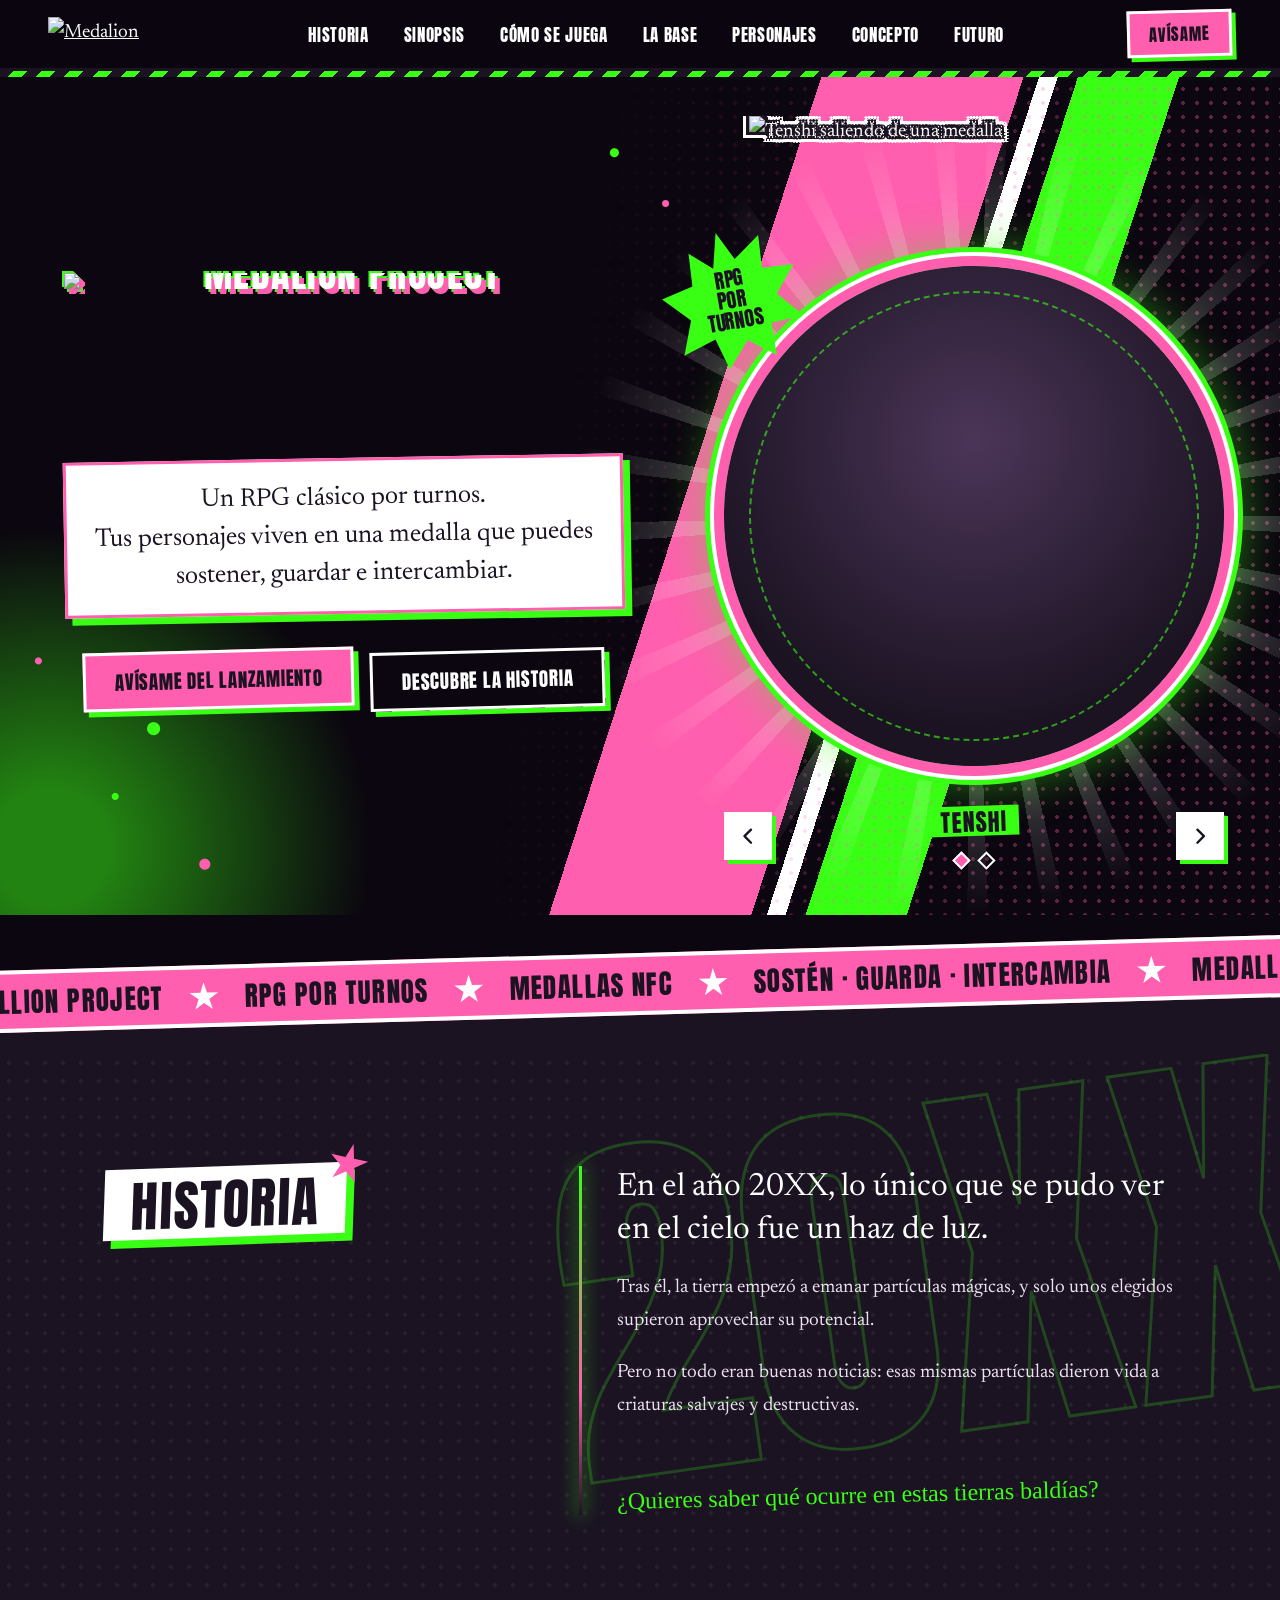
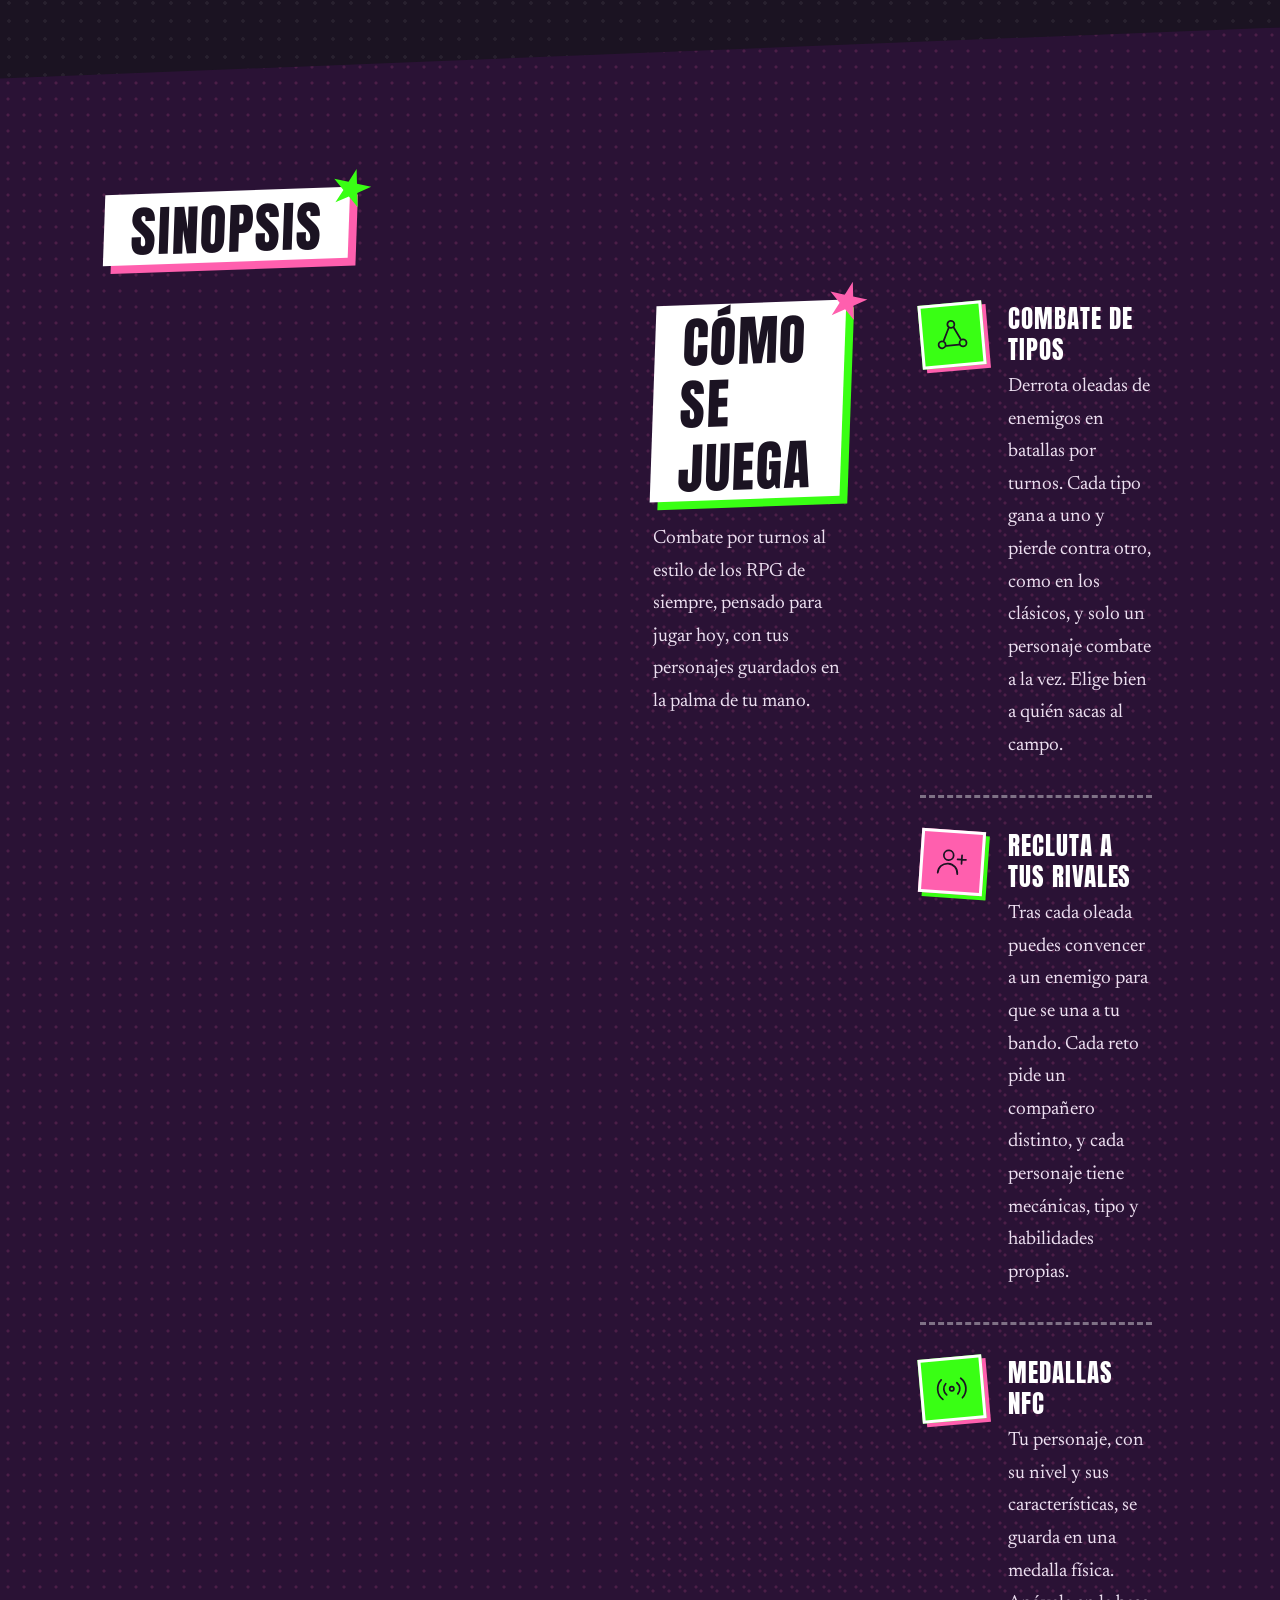
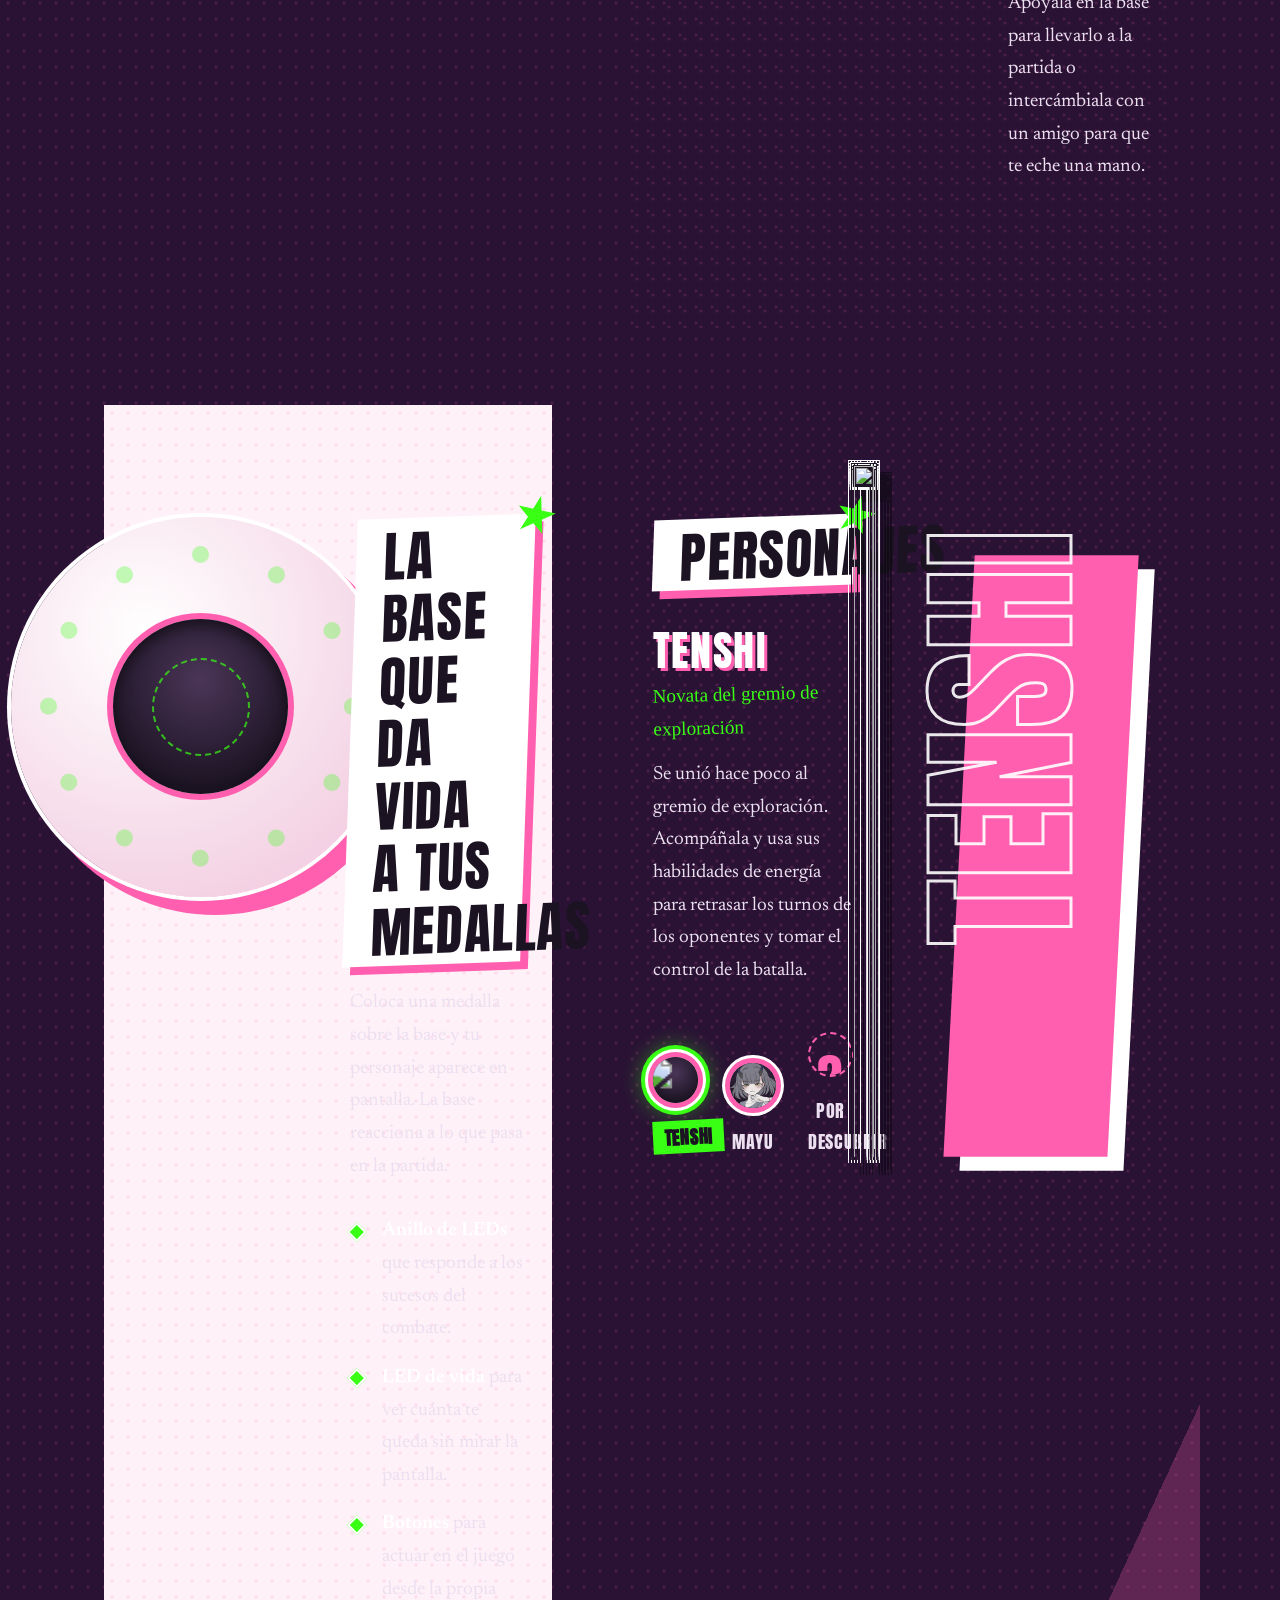
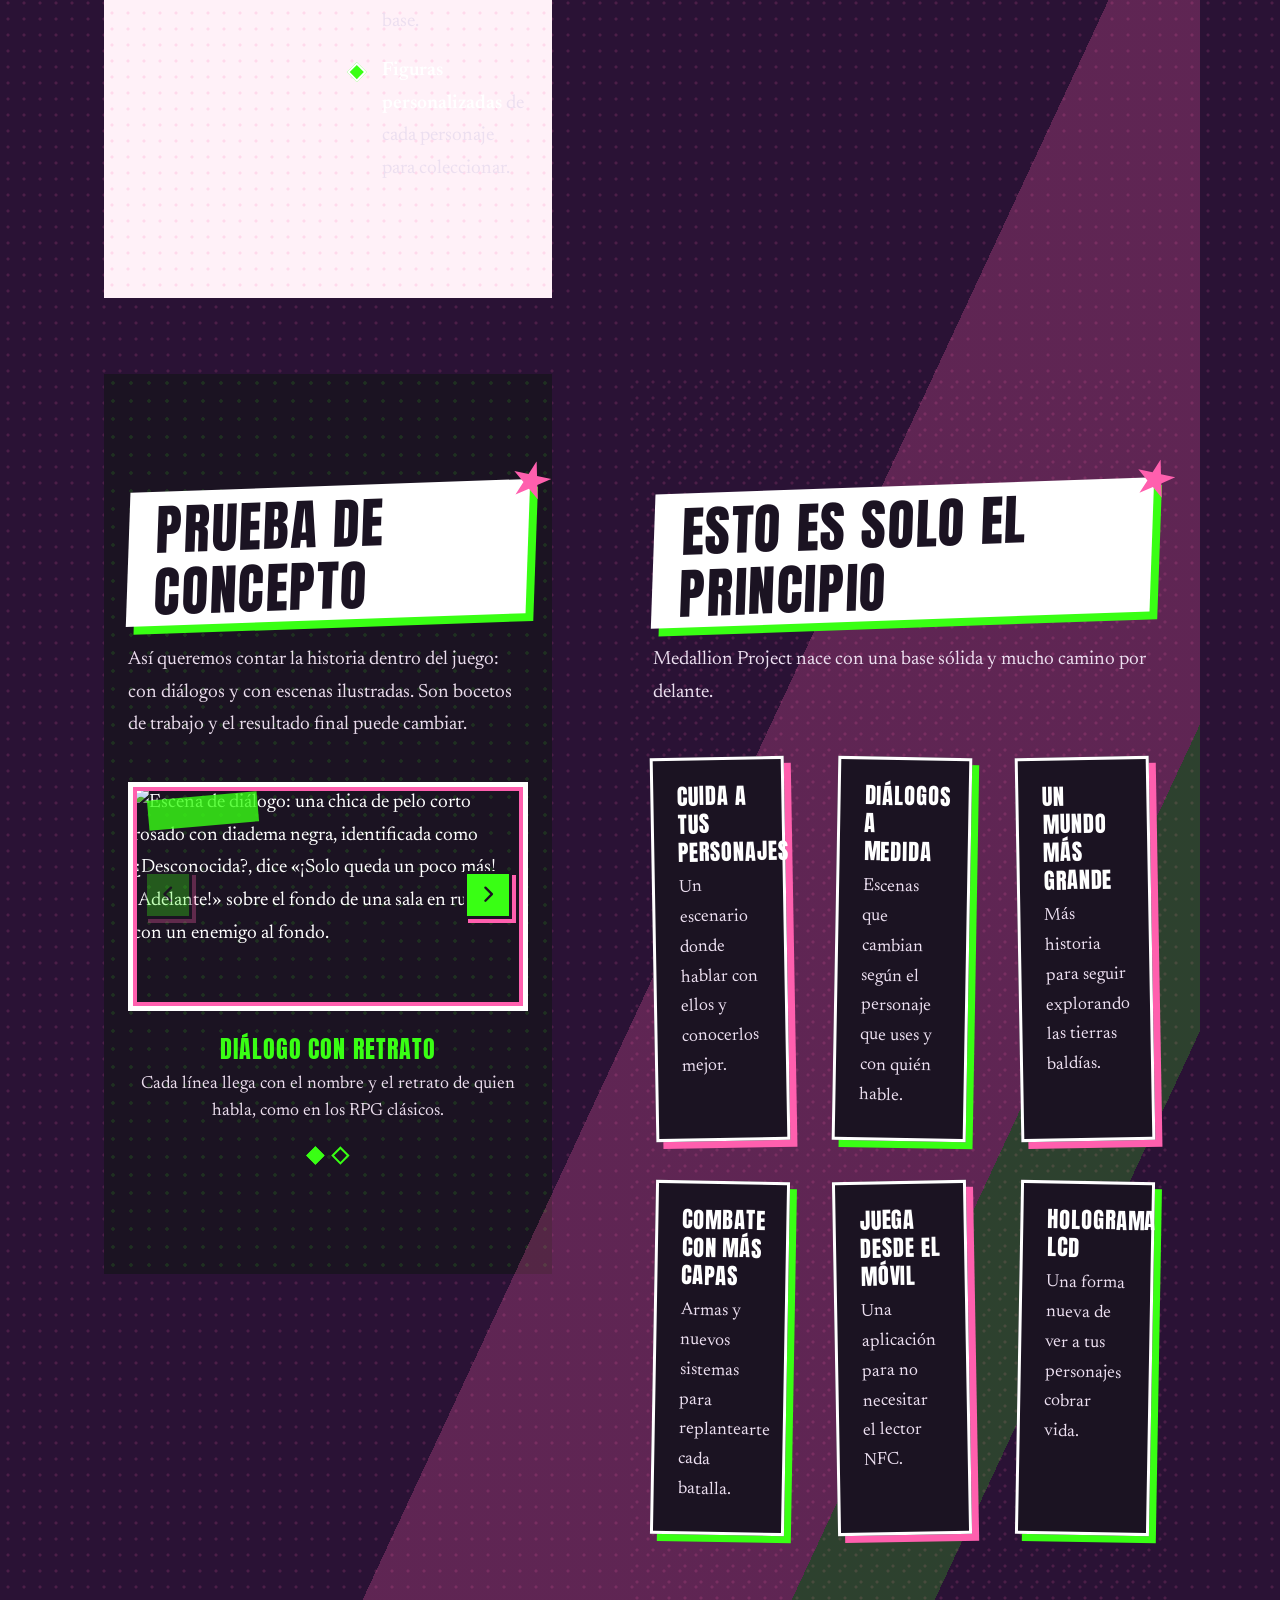
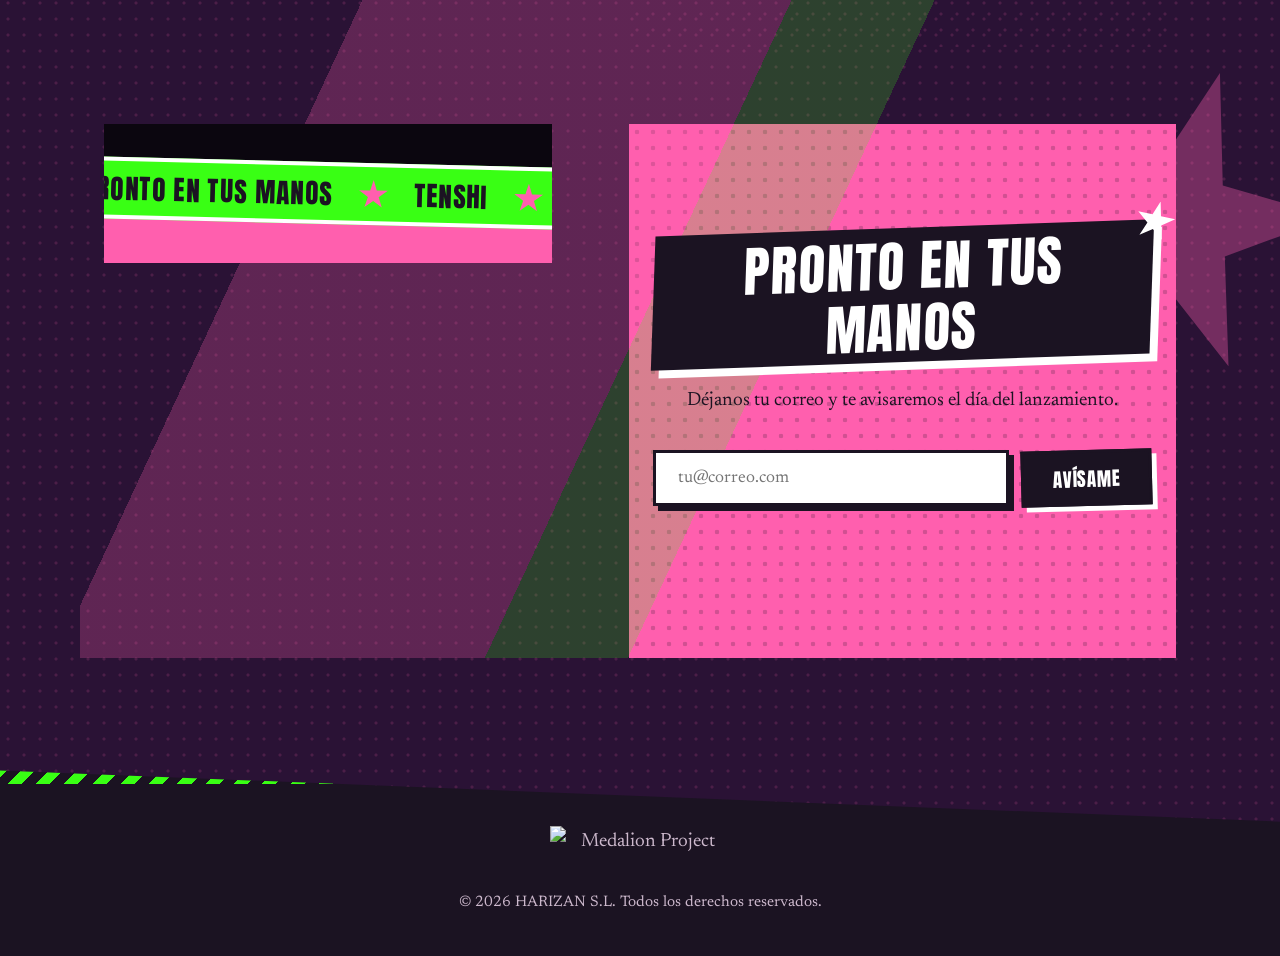
==== commit 172dff72: "Remove synopsis placeholder text from index.html Removed placeholder text for synopsis in index.html" ====
--- a/web/index.html
+++ b/web/index.html
@@ -97,14 +97,6 @@
                 <div class="split-head">
                     <h2>Sinopsis</h2>
                 </div>
-                <!-- SINOPSIS: sustituye los textos de abajo. Cada <p> es un párrafo; puedes añadir o quitar los que quieras. -->
-                <div class="synopsis-text">
-                    <p class="synopsis-lead">Escribe aquí la frase que resume la historia de Medallion Project.</p>
-                    <p>Escribe aquí el primer párrafo de la sinopsis: el planteamiento, el mundo y quién es el protagonista.</p>
-                    <p>Escribe aquí el segundo párrafo: el conflicto principal y lo que está en juego.</p>
-                </div>
-            </div>
-        </section>
 
         <section id="juego" class="section">
             <div class="wrap split">
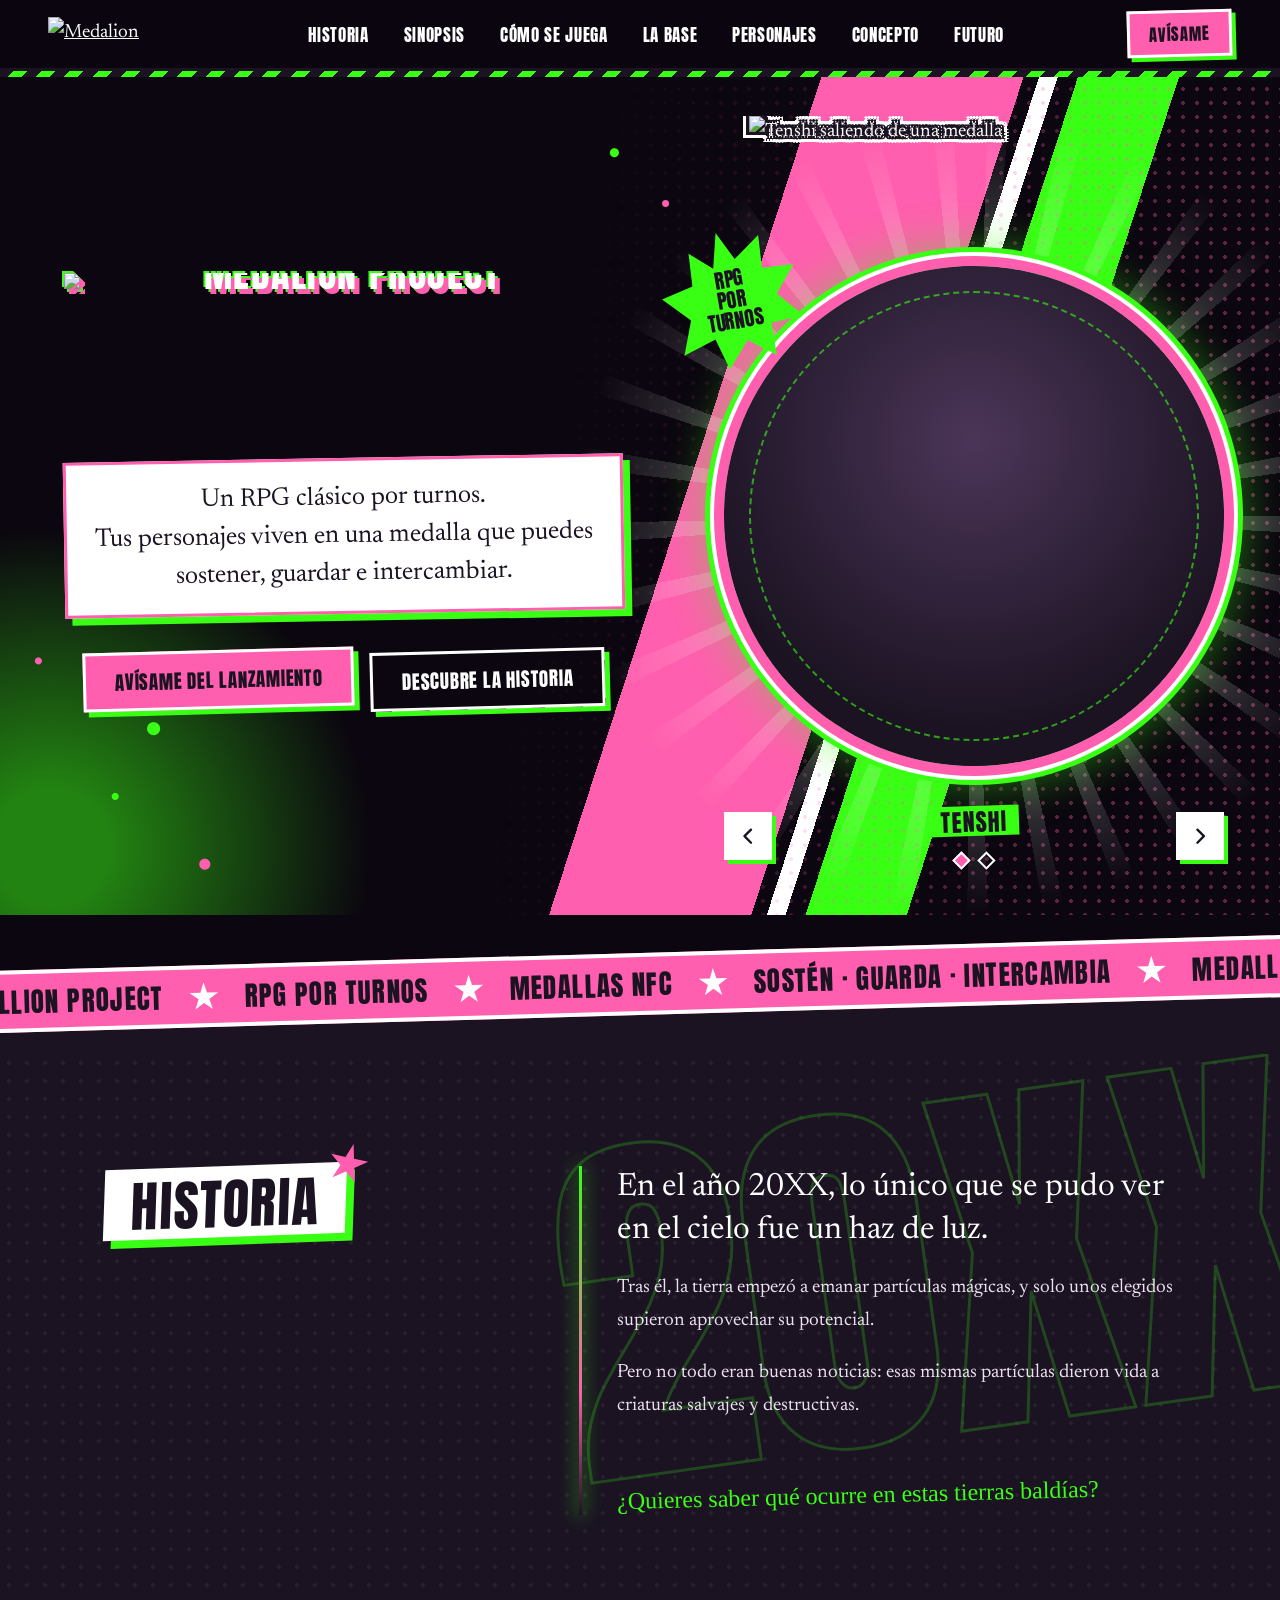
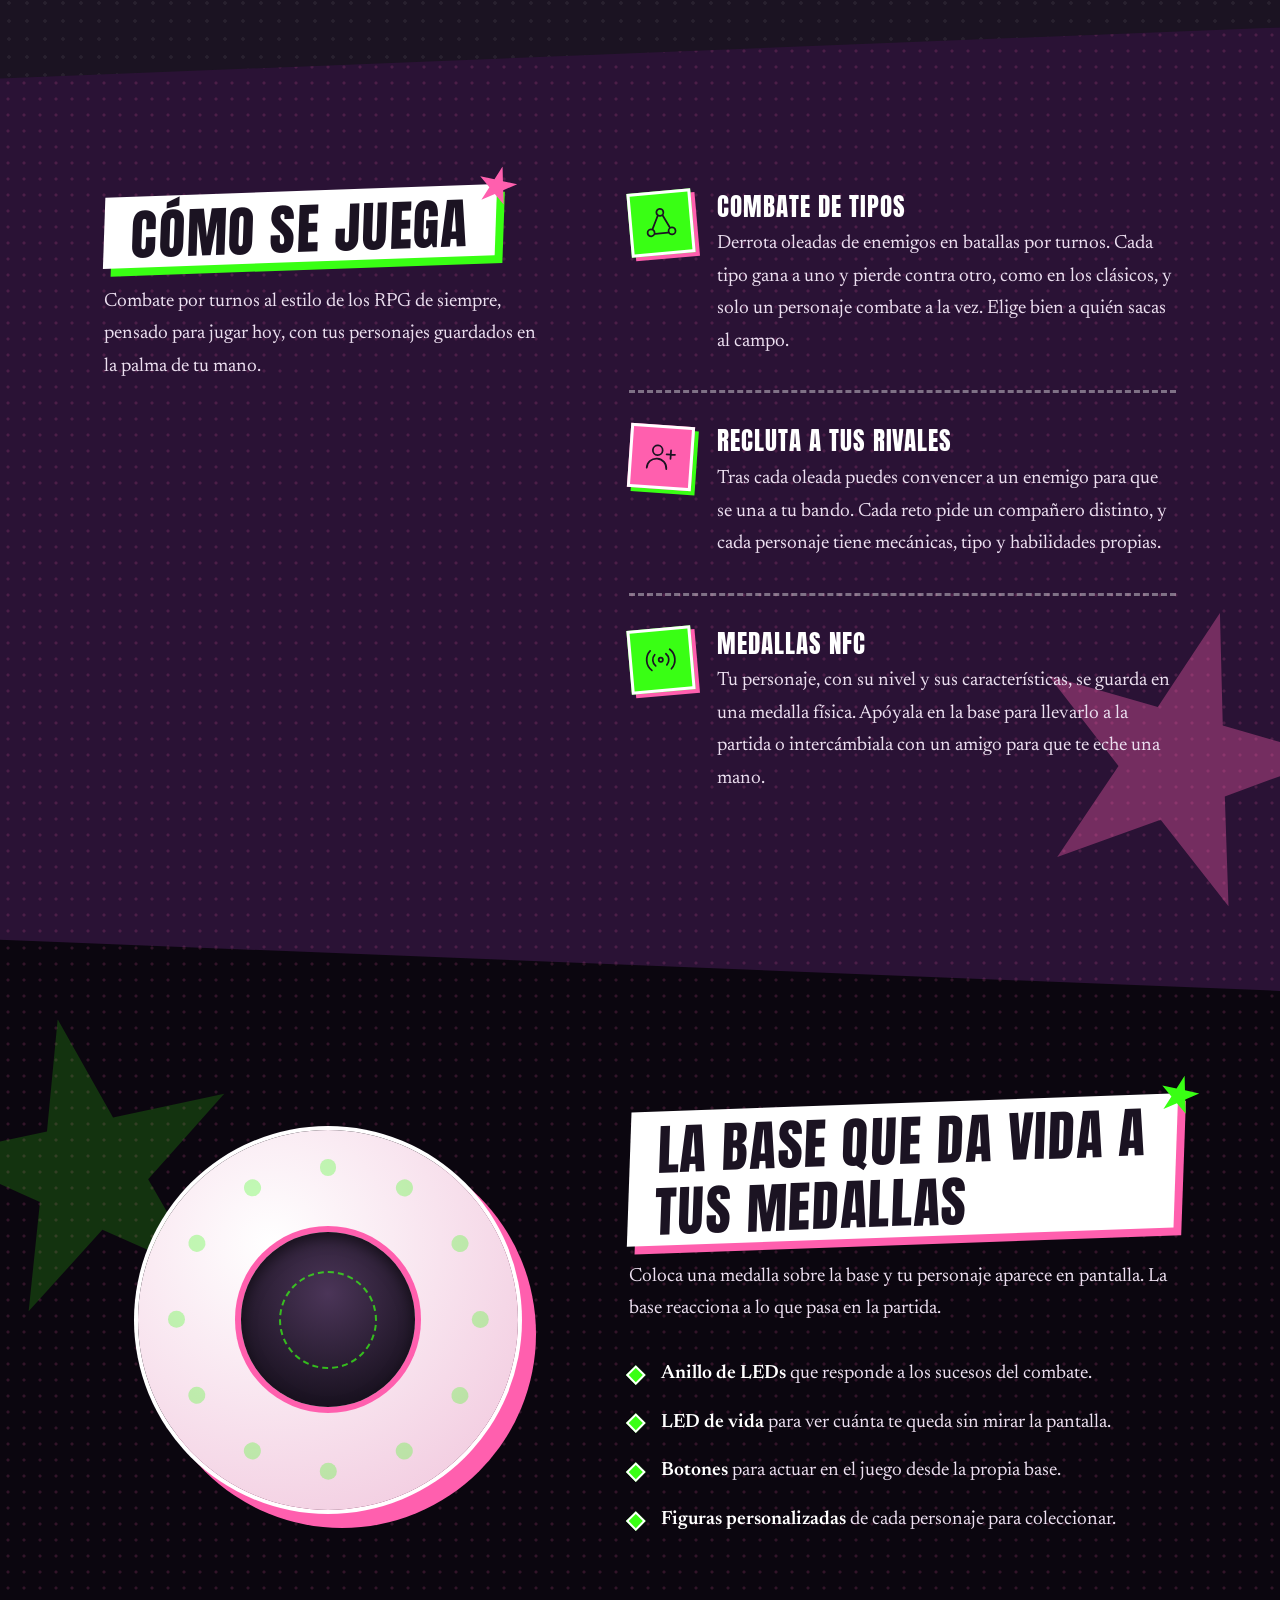
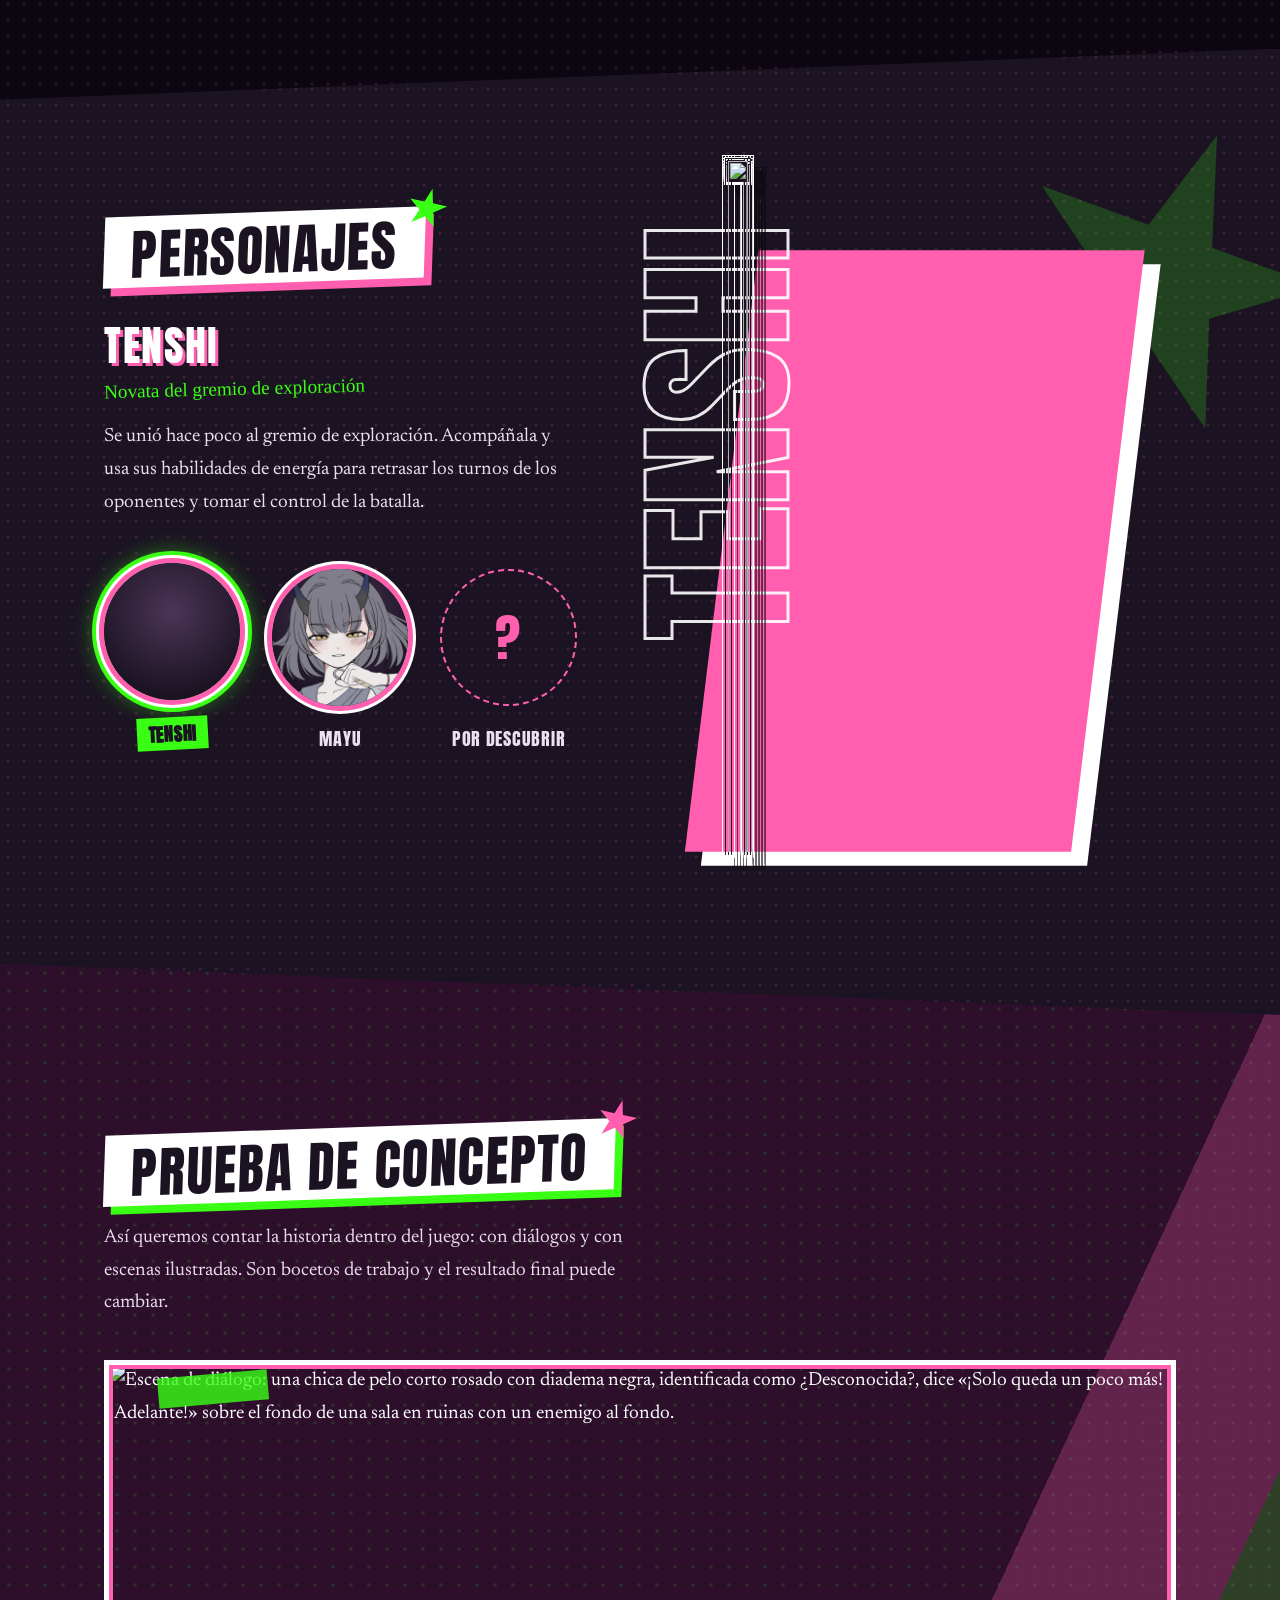
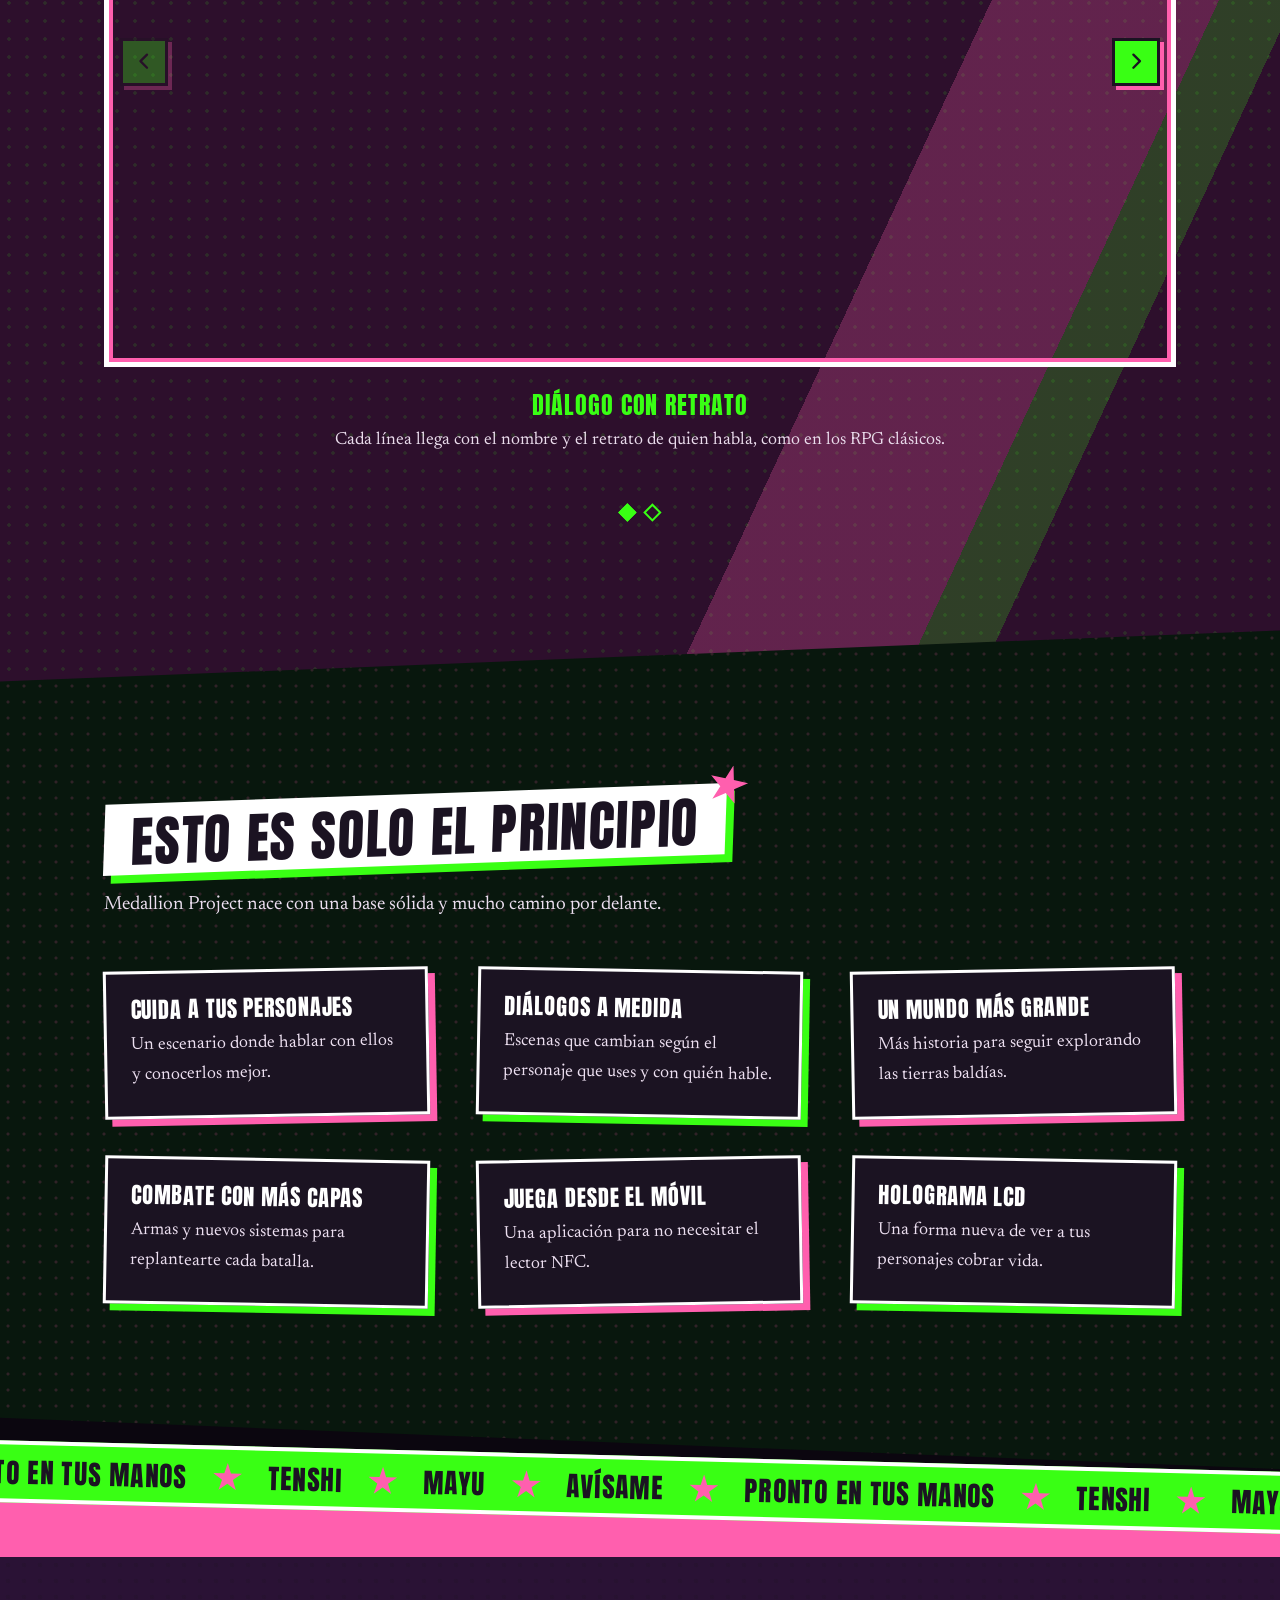
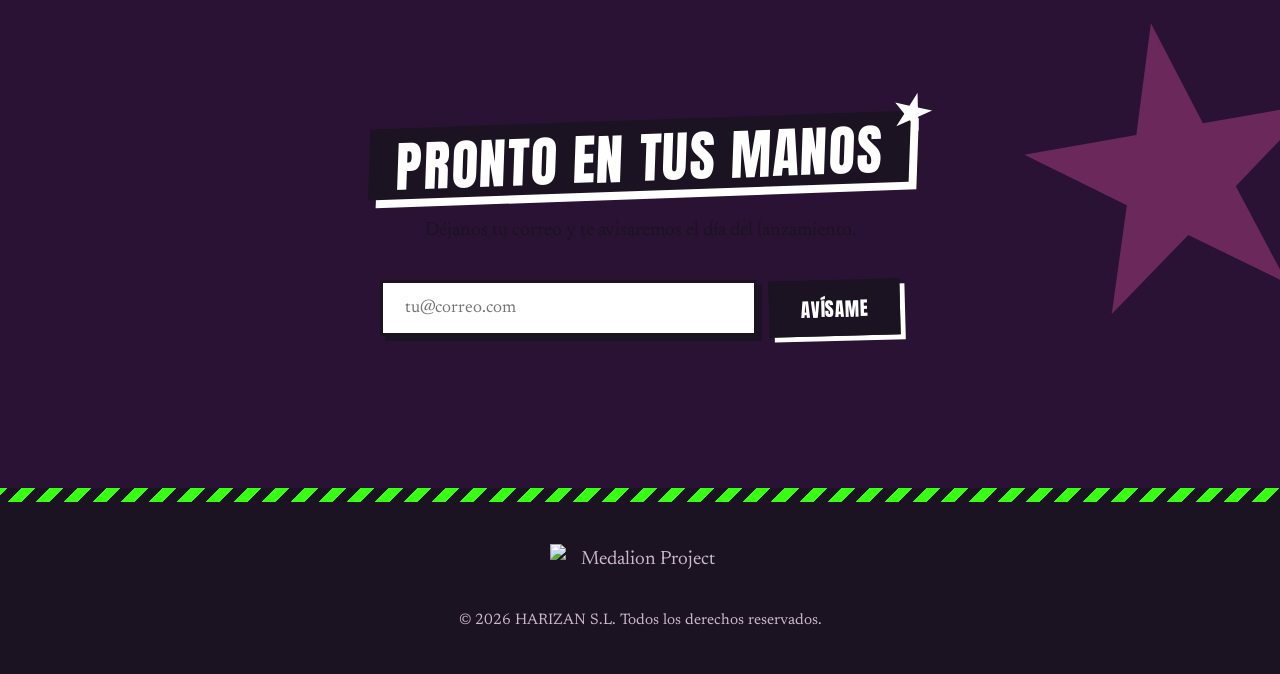
==== commit 0aac2a0f: "Update index.html" ====
--- a/web/index.html
+++ b/web/index.html
@@ -91,12 +91,6 @@
                 </div>
             </div>
         </section>
-
-        <section id="sinopsis" class="section synopsis">
-            <div class="wrap split">
-                <div class="split-head">
-                    <h2>Sinopsis</h2>
-                </div>
 
         <section id="juego" class="section">
             <div class="wrap split">
